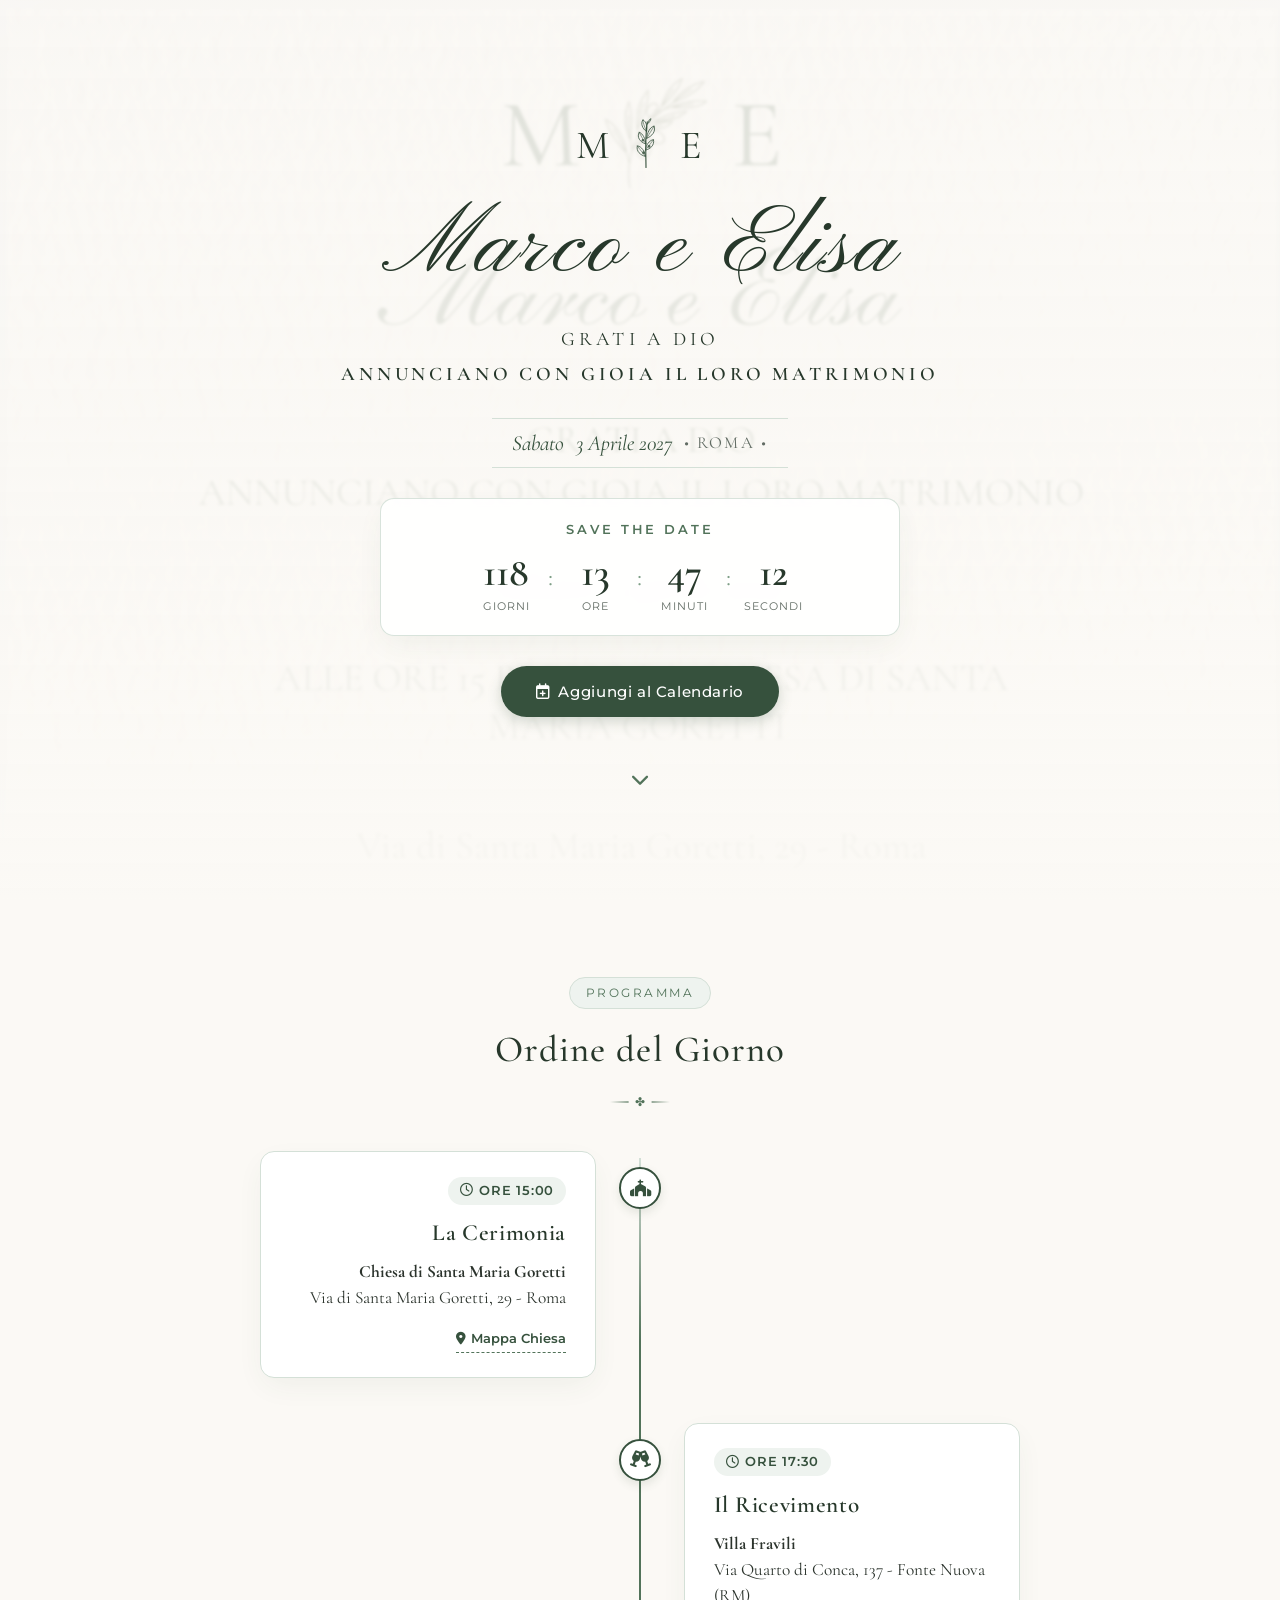
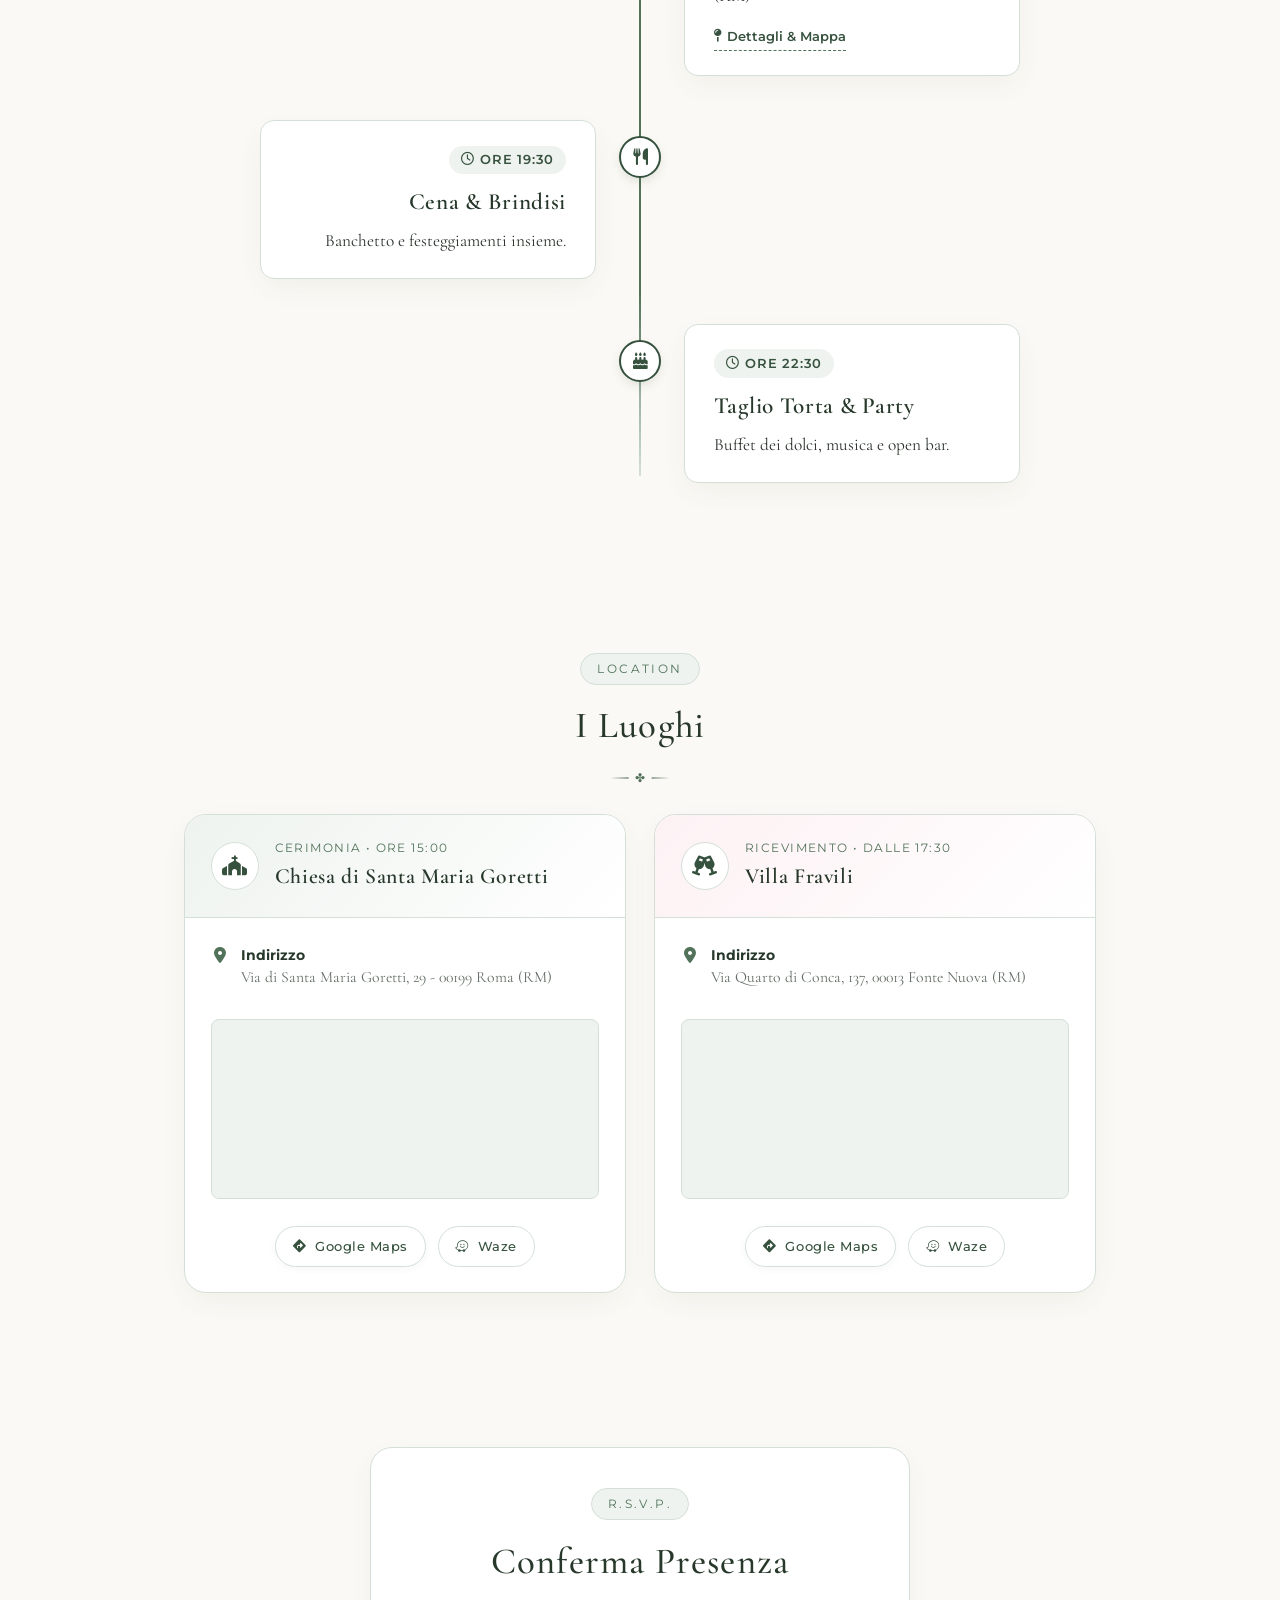
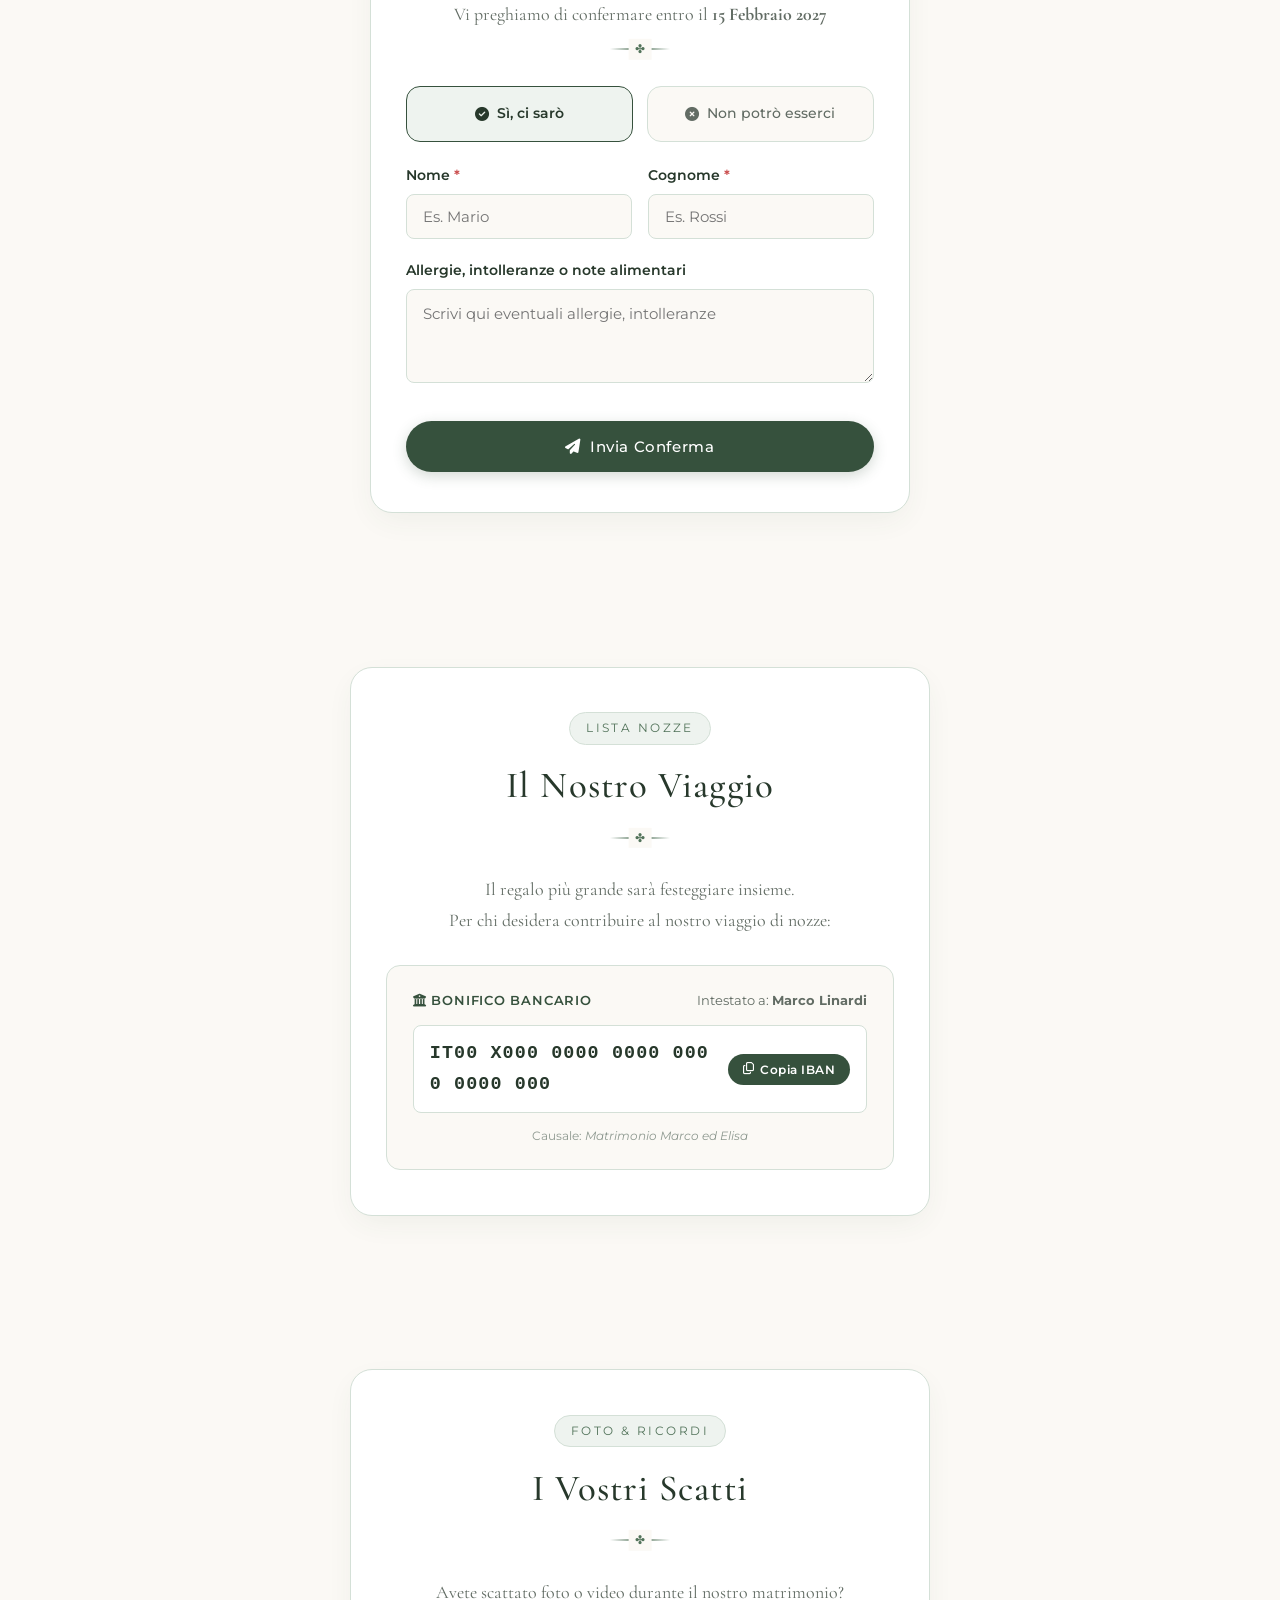
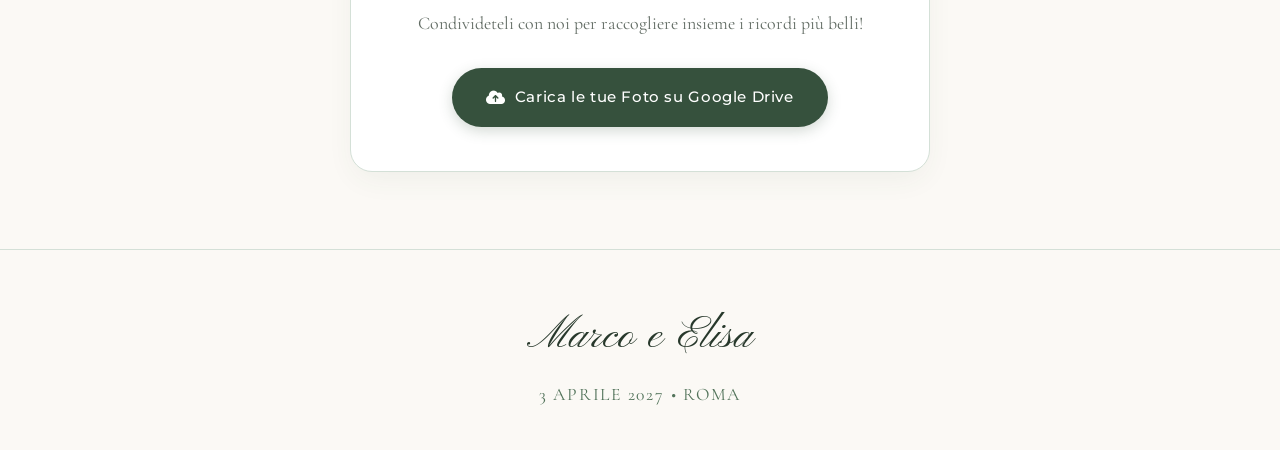
==== index.html @ 3a004ba8 "code push" ====
<!DOCTYPE html>
<html lang="it">
<head>
  <meta charset="UTF-8" />
  <meta name="viewport" content="width=device-width, initial-scale=1.0" />
  <title>Marco ed Elisa - 3 Aprile 2027 | Save The Date</title>
  <meta name="description" content="Matrimonio di Marco ed Elisa. Sabato 3 Aprile 2027 - Roma. Chiesa di Santa Maria Goretti e Ricevimento. Salva la data e conferma la presenza." />
  
  <!-- Google Fonts: Cormorant Garamond & Calligraphy Scripts -->
  <link rel="preconnect" href="https://fonts.googleapis.com" />
  <link rel="preconnect" href="https://fonts.gstatic.com" crossorigin />
  <link href="https://fonts.googleapis.com/css2?family=Alex+Brush&family=Cormorant+Garamond:ital,wght@0,300;0,400;0,500;0,600;0,700;1,400;1,600&family=Great+Vibes&family=Italianno&family=Montserrat:wght@300;400;500;600&family=Pinyon+Script&display=swap" rel="stylesheet" />

  <!-- FontAwesome Icons -->
  <link rel="stylesheet" href="https://cdnjs.cloudflare.com/ajax/libs/font-awesome/6.5.1/css/all.min.css" integrity="sha512-DTOQO9RWCH3ppGqcWaEA1BIZOC6xxalwEsw9c2QQeAIftl+Vegovlnee1c9QX4TctnWMn13TZye+giMm8e2LwA==" crossorigin="anonymous" referrerpolicy="no-referrer" />

  <!-- Stylesheet -->
  <link rel="stylesheet" href="style.css" />
</head>
<body>

  <!-- Hero Section -->
  <header class="hero-section" id="hero">
    <div class="hero-backdrop-container">
      <div class="hero-image-wrapper" id="heroImageWrapper">
        <img src="Immagine 08-08-26 - 12.32.PNG" alt="Marco ed Elisa - Partecipazione di Matrimonio" class="hero-custom-img" id="heroCustomImg" />
        <div class="hero-overlay"></div>
      </div>
    </div>

    <div class="hero-content">
      <!-- Monogram M E with exact Olive Branch from the invitation -->
      <div class="monogram-badge">
        <span class="mono-letter">M</span>
        <svg class="mono-olive-branch" viewBox="0 0 64 84" fill="none" xmlns="http://www.w3.org/2000/svg">
          <!-- Main organic curved stem -->
          <path d="M32 80 C32 60 30 35 34 6" stroke="currentColor" stroke-width="1.8" stroke-linecap="round"/>
          
          <!-- Bottom Left Leaf -->
          <path d="M31 62 C23 60 16 54 18 45 C25 46 30 54 31 62 Z" fill="none" stroke="currentColor" stroke-width="1.3" />
          <path d="M31 62 C24 53 20 48 18 45" stroke="currentColor" stroke-width="0.9" stroke-linecap="round" />

          <!-- Bottom Right Leaf -->
          <path d="M31 52 C39 50 46 44 44 35 C37 36 32 44 31 52 Z" fill="none" stroke="currentColor" stroke-width="1.3" />
          <path d="M31 52 C38 43 42 38 44 35" stroke="currentColor" stroke-width="0.9" stroke-linecap="round" />

          <!-- Middle Left Leaf -->
          <path d="M32 42 C22 39 17 31 21 23 C27 25 31 34 32 42 Z" fill="none" stroke="currentColor" stroke-width="1.3" />
          <path d="M32 42 C26 33 23 27 21 23" stroke="currentColor" stroke-width="0.9" stroke-linecap="round" />

          <!-- Middle Right Leaf -->
          <path d="M33 33 C42 29 48 22 45 13 C38 15 34 24 33 33 Z" fill="none" stroke="currentColor" stroke-width="1.3" />
          <path d="M33 33 C39 23 43 17 45 13" stroke="currentColor" stroke-width="0.9" stroke-linecap="round" />

          <!-- Upper Left Leaf -->
          <path d="M33 22 C26 17 23 9 27 3 C33 6 34 14 33 22 Z" fill="none" stroke="currentColor" stroke-width="1.3" />
          <path d="M33 22 C29 13 27 7 27 3" stroke="currentColor" stroke-width="0.9" stroke-linecap="round" />

          <!-- Top Terminal Leaf -->
          <path d="M34 10 C36 4 39 1 40 1 C40 3 37 8 34 10 Z" fill="none" stroke="currentColor" stroke-width="1.3" />

          <!-- Small delicate olive berries -->
          <circle cx="28" cy="56" r="2.2" fill="currentColor" opacity="0.85"/>
          <circle cx="37" cy="46" r="2.2" fill="currentColor" opacity="0.85"/>
          <circle cx="27" cy="36" r="2" fill="currentColor" opacity="0.85"/>
        </svg>
        <span class="mono-letter">E</span>
      </div>

      <!-- Names in Shelly Script / Cursive -->
      <h1 class="couple-names script-font">Marco e Elisa</h1>

      <p class="announcement-subtitle">
        GRATI A DIO<br />
        <span class="announcement-strong">ANNUNCIANO CON GIOIA IL LORO MATRIMONIO</span>
      </p>

      <div class="wedding-date-tag">
        <span class="date-day">Sabato</span>
        <span class="date-full">3 Aprile 2027</span>
        <span class="date-city">• Roma •</span>
      </div>

      <!-- Countdown with "Save the date" -->
      <div class="countdown-card" id="countdownCard">
        <div class="countdown-header">
          <span>Save the date</span>
        </div>
        <div class="countdown-grid">
          <div class="countdown-item">
            <span class="countdown-number" id="countdownDays">00</span>
            <span class="countdown-label">Giorni</span>
          </div>
          <div class="countdown-divider">:</div>
          <div class="countdown-item">
            <span class="countdown-number" id="countdownHours">00</span>
            <span class="countdown-label">Ore</span>
          </div>
          <div class="countdown-divider">:</div>
          <div class="countdown-item">
            <span class="countdown-number" id="countdownMinutes">00</span>
            <span class="countdown-label">Minuti</span>
          </div>
          <div class="countdown-divider">:</div>
          <div class="countdown-item">
            <span class="countdown-number" id="countdownSeconds">00</span>
            <span class="countdown-label">Secondi</span>
          </div>
        </div>
      </div>

      <!-- Single Action: Native Add to Calendar -->
      <div class="hero-actions">
        <button type="button" id="addToCalendarBtn" class="btn btn-primary btn-lg" title="Aggiungi al calendario del tuo smartphone">
          <i class="fa-regular fa-calendar-plus"></i> Aggiungi al Calendario
        </button>
      </div>

      <a href="#timeline" class="scroll-down-indicator" aria-label="Scorri in basso">
        <i class="fa-solid fa-chevron-down"></i>
      </a>
    </div>
  </header>

  <main>
    <!-- Vertical Timeline / Roadmap Section -->
    <section class="section timeline-section" id="timeline">
      <div class="container">
        <div class="text-center">
          <span class="section-tag">Programma</span>
          <h2 class="section-title">Ordine del Giorno</h2>
          <div class="divider-olive"></div>
        </div>

        <!-- Vertical Roadmap -->
        <div class="timeline-roadmap">
          <div class="timeline-line"></div>

          <!-- Step 1: Cerimonia -->
          <div class="timeline-item">
            <div class="timeline-dot">
              <i class="fa-solid fa-church"></i>
            </div>
            <div class="timeline-card">
              <div class="timeline-time"><i class="fa-regular fa-clock"></i> Ore 15:00</div>
              <h3 class="timeline-title">La Cerimonia</h3>
              <p class="timeline-place">
                <strong>Chiesa di Santa Maria Goretti</strong><br />
                Via di Santa Maria Goretti, 29 - Roma
              </p>
              <div class="timeline-actions">
                <a href="https://maps.google.com/?q=Chiesa+di+Santa+Maria+Goretti+Via+di+Santa+Maria+Goretti+29+Roma" target="_blank" rel="noopener noreferrer" class="btn-link-map">
                  <i class="fa-solid fa-location-dot"></i> Mappa Chiesa
                </a>
              </div>
            </div>
          </div>

          <!-- Step 2: Ricevimento -->
          <div class="timeline-item timeline-item-alt">
            <div class="timeline-dot">
              <i class="fa-solid fa-champagne-glasses"></i>
            </div>
            <div class="timeline-card">
              <div class="timeline-time"><i class="fa-regular fa-clock"></i> Ore 17:30</div>
              <h3 class="timeline-title">Il Ricevimento</h3>
              <p class="timeline-place">
                <strong id="timelineLocationName">Villa Fravili</strong><br />
                <span id="timelineLocationAddr">Via Quarto di Conca, 137 - Fonte Nuova (RM)</span>
              </p>
              <div class="timeline-actions">
                <a href="#luoghi" class="btn-link-map">
                  <i class="fa-solid fa-map-pin"></i> Dettagli & Mappa
                </a>
              </div>
            </div>
          </div>

          <!-- Step 3: Cena -->
          <div class="timeline-item">
            <div class="timeline-dot">
              <i class="fa-solid fa-utensils"></i>
            </div>
            <div class="timeline-card">
              <div class="timeline-time"><i class="fa-regular fa-clock"></i> Ore 19:30</div>
              <h3 class="timeline-title">Cena & Brindisi</h3>
              <p class="timeline-place">Banchetto e festeggiamenti insieme.</p>
            </div>
          </div>

          <!-- Step 4: Torta & Party -->
          <div class="timeline-item timeline-item-alt">
            <div class="timeline-dot">
              <i class="fa-solid fa-cake-candles"></i>
            </div>
            <div class="timeline-card">
              <div class="timeline-time"><i class="fa-regular fa-clock"></i> Ore 22:30</div>
              <h3 class="timeline-title">Taglio Torta & Party</h3>
              <p class="timeline-place">Buffet dei dolci, musica e open bar.</p>
            </div>
          </div>
        </div>
      </div>
    </section>

    <!-- Locations Cards & Interactive Maps Section -->
    <section class="section locations-section" id="luoghi">
      <div class="container">
        <div class="text-center">
          <span class="section-tag">Location</span>
          <h2 class="section-title">I Luoghi</h2>
          <div class="divider-olive"></div>
        </div>

        <div class="locations-grid">
          <!-- Card Chiesa -->
          <div class="location-card">
            <div class="loc-card-header">
              <div class="loc-icon-bubble">
                <i class="fa-solid fa-church"></i>
              </div>
              <div class="loc-header-text">
                <span class="loc-type">Cerimonia • Ore 15:00</span>
                <h3 class="loc-name">Chiesa di Santa Maria Goretti</h3>
              </div>
            </div>
            <div class="loc-card-body">
              <div class="loc-info-row">
                <i class="fa-solid fa-location-dot"></i>
                <div>
                  <strong>Indirizzo</strong>
                  <p>Via di Santa Maria Goretti, 29 - 00199 Roma (RM)</p>
                </div>
              </div>

              <!-- Map Embed -->
              <div class="map-embed-wrapper">
                <iframe 
                  title="Mappa Chiesa Santa Maria Goretti"
                  src="https://maps.google.com/maps?q=Chiesa+di+Santa+Maria+Goretti+Via+di+Santa+Maria+Goretti+29+Roma&t=&z=16&ie=UTF8&iwloc=near&output=embed" 
                  loading="lazy" 
                  referrerpolicy="no-referrer-when-downgrade">
                </iframe>
              </div>

              <div class="loc-card-actions">
                <a href="https://www.google.com/maps/search/?api=1&query=Chiesa+di+Santa+Maria+Goretti+Roma+Via+di+Santa+Maria+Goretti+29" target="_blank" rel="noopener noreferrer" class="btn btn-secondary btn-sm">
                  <i class="fa-solid fa-diamond-turn-right"></i> Google Maps
                </a>
                <a href="https://waze.com/ul?q=Chiesa%20di%20Santa%20Maria%20Goretti%20Roma" target="_blank" rel="noopener noreferrer" class="btn btn-outline btn-sm">
                  <i class="fa-brands fa-waze"></i> Waze
                </a>
              </div>
            </div>
          </div>

          <!-- Card Location Ricevimento -->
          <div class="location-card">
            <div class="loc-card-header loc-header-alt">
              <div class="loc-icon-bubble">
                <i class="fa-solid fa-glass-cheers"></i>
              </div>
              <div class="loc-header-text">
                <span class="loc-type">Ricevimento • Dalle 17:30</span>
                <h3 class="loc-name" id="locationTitleDisplay">Villa Fravili</h3>
              </div>
            </div>
            <div class="loc-card-body">
              <div class="loc-info-row">
                <i class="fa-solid fa-location-dot"></i>
                <div>
                  <strong>Indirizzo</strong>
                  <p id="locationAddressDisplay">Via Quarto di Conca, 137 - 00013 Fonte Nuova (RM)</p>
                </div>
              </div>

              <!-- Map Embed -->
              <div class="map-embed-wrapper">
                <iframe 
                  id="locationIframe"
                  title="Mappa Villa Fravili Fonte Nuova"
                  src="https://maps.google.com/maps?q=Villa+Fravili+Fonte+Nuova&t=&z=15&ie=UTF8&iwloc=near&output=embed" 
                  loading="lazy" 
                  referrerpolicy="no-referrer-when-downgrade">
                </iframe>
              </div>

              <div class="loc-card-actions">
                <a href="https://maps.app.goo.gl/nqCkzXTLR4yenpoPA" id="locationMapsLink" target="_blank" rel="noopener noreferrer" class="btn btn-secondary btn-sm">
                  <i class="fa-solid fa-diamond-turn-right"></i> Google Maps
                </a>
                <a href="https://ul.waze.com/ul?venue_id=8257956.82710633.17765473&overview=yes&utm_campaign=default&utm_source=waze_website&utm_medium=lm_share_location" id="locationWazeLink" target="_blank" rel="noopener noreferrer" class="btn btn-outline btn-sm">
                  <i class="fa-brands fa-waze"></i> Waze
                </a>
              </div>
            </div>
          </div>
        </div>
      </div>
    </section>

    <!-- Minimal & Synthetic RSVP Section -->
    <section class="section rsvp-section" id="rsvp">
      <div class="container">
        <div class="rsvp-wrapper">
          <div class="text-center">
            <span class="section-tag">R.S.V.P.</span>
            <h2 class="section-title">Conferma Presenza</h2>
            <p class="section-subtitle">Vi preghiamo di confermare entro il <strong>15 Febbraio 2027</strong></p>
            <div class="divider-olive"></div>
          </div>

          <form id="rsvpForm" class="rsvp-form" novalidate>
            <!-- Presenza Toggle Minimal -->
            <div class="presence-options">
              <label class="presence-option presence-yes">
                <input type="radio" name="presence" value="SI" checked required />
                <div class="presence-box">
                  <i class="fa-solid fa-circle-check"></i>
                  <span>Sì, ci sarò</span>
                </div>
              </label>
              <label class="presence-option presence-no">
                <input type="radio" name="presence" value="NO" required />
                <div class="presence-box">
                  <i class="fa-solid fa-circle-xmark"></i>
                  <span>Non potrò esserci</span>
                </div>
              </label>
            </div>

            <!-- Due campi separati per Nome e Cognome -->
            <div class="form-row">
              <div class="form-group">
                <label for="guestFirstName" class="form-label">Nome <span class="required">*</span></label>
                <input type="text" id="guestFirstName" name="firstName" class="form-control" placeholder="Es. Mario" required />
              </div>
              <div class="form-group">
                <label for="guestLastName" class="form-label">Cognome <span class="required">*</span></label>
                <input type="text" id="guestLastName" name="lastName" class="form-control" placeholder="Es. Rossi" required />
              </div>
            </div>

            <!-- Unico campo aperto minimale per intolleranze / allergie / note -->
            <div class="form-group" id="dietaryNotesGroup">
              <label for="guestNotes" class="form-label">Allergie, intolleranze o note alimentari</label>
              <textarea id="guestNotes" name="notes" class="form-control" rows="3" placeholder="Scrivi qui eventuali allergie, intolleranze"></textarea>
            </div>

            <!-- Submit Button Unico -->
            <div class="form-submit-wrapper">
              <button type="submit" id="rsvpSubmitBtn" class="btn btn-primary btn-block btn-lg">
                <i class="fa-solid fa-paper-plane"></i> Invia Conferma
              </button>
            </div>
          </form>

          <!-- Success Alert Card -->
          <div id="rsvpSuccessCard" class="rsvp-success-card" style="display: none;">
            <div class="success-icon-wrap">
              <i class="fa-solid fa-heart"></i>
            </div>
            <h3 class="success-title">Grazie!</h3>
            <p class="success-msg" id="successCustomMsg">
              La tua risposta è stata registrata con successo.
            </p>
            <div class="mt-4">
              <button type="button" id="rsvpResetViewBtn" class="btn btn-outline btn-sm">
                Invia un'altra risposta
              </button>
            </div>
          </div>
        </div>
      </div>
    </section>

    <!-- Gift / IBAN Section -->
    <section class="section gift-section" id="regalo">
      <div class="container">
        <div class="gift-card text-center">
          <span class="section-tag">Lista Nozze</span>
          <h2 class="section-title">Il Nostro Viaggio</h2>
          <div class="divider-olive"></div>
          <p class="gift-text">
            Il regalo più grande sarà festeggiare insieme.<br />
            Per chi desidera contribuire al nostro viaggio di nozze:
          </p>

          <div class="iban-box-wrapper">
            <div class="iban-card">
              <div class="iban-header">
                <span class="iban-label"><i class="fa-solid fa-building-columns"></i> Bonifico Bancario</span>
                <span class="iban-beneficiary">Intestato a: <strong>Marco Linardi</strong></span>
              </div>
              <div class="iban-code-row">
                <code class="iban-code" id="ibanCodeText">IT00 X000 0000 0000 0000 0000 000</code>
                <button type="button" id="copyIbanBtn" class="btn btn-copy" title="Copia IBAN negli appunti">
                  <i class="fa-regular fa-copy"></i> <span id="copyBtnLabel">Copia IBAN</span>
                </button>
              </div>
              <div class="iban-footer">
                <span>Causale: <em>Matrimonio Marco ed Elisa</em></span>
              </div>
            </div>
          </div>
        </div>
      </div>
    </section>

    <!-- Photos / Memories Section -->
    <section class="section photos-section" id="foto">
      <div class="container">
        <div class="gift-card text-center">
          <span class="section-tag">Foto & Ricordi</span>
          <h2 class="section-title">I Vostri Scatti</h2>
          <div class="divider-olive"></div>
          <p class="gift-text">
            Avete scattato foto o video durante il nostro matrimonio?<br />
            Condivideteli con noi per raccogliere insieme i ricordi più belli!
          </p>

          <div class="mt-4">
            <a href="https://drive.google.com/drive/folders/12u2mDwecdQt5g-eXPgKsItJpRG5t79-J?usp=sharing" id="photosDriveLink" target="_blank" rel="noopener noreferrer" class="btn btn-primary btn-lg">
              <i class="fa-solid fa-cloud-arrow-up"></i> Carica le tue Foto su Google Drive
            </a>
          </div>
        </div>
      </div>
    </section>
  </main>

  <!-- Footer -->
  <footer class="footer">
    <div class="container text-center">
      <div class="footer-monogram">
        <span class="script-font footer-names">Marco e Elisa</span>
      </div>
      <p class="footer-date">3 Aprile 2027 • Roma</p>
    </div>
  </footer>

  <!-- Toast Notification System -->
  <div class="toast-notification" id="toastNotification" role="alert" aria-live="polite">
    <i class="fa-solid fa-circle-check toast-icon"></i>
    <span class="toast-message" id="toastMessage">Testo di notifica</span>
  </div>

  <!-- JavaScript Configuration & Logic -->
  <script src="config.js"></script>
  <script src="script.js"></script>
</body>
</html>
---- style.css ----
/* ==========================================================================
   MARCO & ELISA - WEDDING LANDING PAGE DESIGN SYSTEM
   Color Palette extracted directly from the Botanical Watercolor Invitation
   Fonts: Cormorant Garamond (Serif) & Shelly Script / Calligraphy Cursive
   ========================================================================== */

/* --- Font Face & Fallback for Shelly Script --- */
@font-face {
  font-family: 'Shelly Script';
  src: local('Shelly Script'), local('Shelley Script'), local('Shelley Allegro Script'), local('ShelleyAndanteScript'), local('ShelleyVolanteScript');
  font-display: swap;
}

/* --- CSS Variables / Design Tokens --- */
:root {
  /* Colors extracted from the invitation */
  --color-forest-dark: #27382b;       /* Dark botanical green for headings and script text */
  --color-forest: #36513d;            /* Primary wedding green */
  --color-forest-light: #52735a;      /* Medium olive sage */
  --color-sage: #7f9f87;              /* Soft sage */
  --color-sage-pale: #eef3ef;         /* Light sage background tint */
  --color-sage-border: #d4e0d7;       /* Border accent */

  /* Wildflower Watercolor Accents */
  --color-cornflower: #5c82ba;        /* Soft blue floral */
  --color-lavender: #8c6fa8;          /* Meadow lilac */
  --color-rose: #e59eaf;              /* Blush pink */
  --color-rose-light: #fdf1f4;
  --color-gold: #c4a46c;              /* Soft warm champagne gold */
  --color-gold-light: #f9f5ed;
  --color-buttercup: #ebbf5c;         /* Wildflower yellow */

  /* Neutrals & Paper Textures */
  --color-paper: #fbf9f5;             /* Luxurious cotton paper */
  --color-paper-card: #ffffff;        /* Pure card surface */
  --color-paper-warm: #f5efe6;        /* Warm parchment background */
  --color-text-main: #2b332c;         /* Deep graphite / charcoal green */
  --color-text-muted: #626c64;        /* Soft paragraph text */
  --color-text-subtle: #8e9990;

  /* Typography */
  --font-serif: 'Cormorant Garamond', Georgia, serif;
  --font-script: 'Shelly Script', 'Pinyon Script', 'Alex Brush', 'Great Vibes', 'Italianno', cursive;
  --font-sans: 'Montserrat', -apple-system, BlinkMacSystemFont, 'Segoe UI', Roboto, sans-serif;

  /* Shadows & Elevation */
  --shadow-sm: 0 2px 8px rgba(43, 51, 44, 0.04);
  --shadow-md: 0 8px 24px rgba(43, 51, 44, 0.07);
  --shadow-lg: 0 16px 36px rgba(43, 51, 44, 0.1);
  --shadow-card: 0 10px 30px -5px rgba(54, 81, 61, 0.07);

  /* Radius */
  --radius-sm: 8px;
  --radius-md: 14px;
  --radius-lg: 22px;
  --radius-pill: 9999px;

  /* Transitions */
  --transition: all 0.25s cubic-bezier(0.25, 0.8, 0.25, 1);
}

/* --- Global Reset & Base Styles --- */
*, *::before, *::after {
  box-sizing: border-box;
  margin: 0;
  padding: 0;
}

html {
  scroll-behavior: smooth;
  font-size: 16px;
}

body {
  font-family: var(--font-serif);
  background-color: var(--color-paper);
  color: var(--color-text-main);
  line-height: 1.7;
  overflow-x: hidden;
  position: relative;
  min-height: 100vh;
  -webkit-font-smoothing: antialiased;
}

/* Typography Helpers */
.script-font {
  font-family: var(--font-script);
  font-weight: normal;
}

h1, h2, h3, h4, h5, h6 {
  font-family: var(--font-serif);
  color: var(--color-forest-dark);
  font-weight: 500;
  letter-spacing: 0.03em;
}

p {
  font-size: 1.12rem;
  color: var(--color-text-muted);
}

a {
  color: var(--color-forest);
  text-decoration: none;
  transition: var(--transition);
}

a:hover {
  color: var(--color-forest-dark);
}

.container {
  max-width: 960px;
  margin: 0 auto;
  padding: 0 1.5rem;
}

.text-center {
  text-align: center;
}

.visually-hidden {
  position: absolute;
  width: 1px;
  height: 1px;
  padding: 0;
  margin: -1px;
  overflow: hidden;
  clip: rect(0, 0, 0, 0);
  border: 0;
}

/* --- Section Dividers & Tags --- */
.section {
  padding: 4.8rem 0;
  position: relative;
}

.section-tag {
  display: inline-block;
  font-family: var(--font-sans);
  font-size: 0.76rem;
  text-transform: uppercase;
  letter-spacing: 0.2em;
  color: var(--color-forest-light);
  background: var(--color-sage-pale);
  padding: 0.3rem 1rem;
  border-radius: var(--radius-pill);
  margin-bottom: 0.65rem;
  border: 1px solid var(--color-sage-border);
}

.section-title {
  font-size: 2.3rem;
  font-weight: 500;
  margin-bottom: 0.35rem;
  color: var(--color-forest-dark);
}

.section-subtitle {
  font-size: 1.12rem;
  color: var(--color-text-muted);
  max-width: 580px;
  margin: 0 auto;
}

.divider-olive {
  width: 60px;
  height: 2px;
  background: linear-gradient(90deg, transparent, var(--color-forest-light), transparent);
  margin: 1.2rem auto 2.2rem;
  position: relative;
}

.divider-olive::after {
  content: '✤';
  position: absolute;
  top: 50%;
  left: 50%;
  transform: translate(-50%, -50%);
  background: var(--color-paper);
  padding: 0 0.4rem;
  font-size: 0.75rem;
  color: var(--color-forest-light);
}

/* --- Buttons & UI Elements --- */
.btn {
  display: inline-flex;
  align-items: center;
  justify-content: center;
  gap: 0.55rem;
  font-family: var(--font-sans);
  font-size: 0.9rem;
  font-weight: 500;
  letter-spacing: 0.04em;
  padding: 0.8rem 1.8rem;
  border-radius: var(--radius-pill);
  cursor: pointer;
  border: 1px solid transparent;
  transition: var(--transition);
  text-align: center;
}

.btn-primary {
  background-color: var(--color-forest);
  color: #ffffff;
  box-shadow: 0 4px 14px rgba(54, 81, 61, 0.22);
}

.btn-primary:hover {
  background-color: var(--color-forest-dark);
  color: #ffffff;
  transform: translateY(-2px);
  box-shadow: 0 6px 18px rgba(54, 81, 61, 0.32);
}

.btn-secondary {
  background-color: #ffffff;
  color: var(--color-forest);
  border: 1px solid var(--color-sage-border);
  box-shadow: var(--shadow-sm);
}

.btn-secondary:hover {
  background-color: var(--color-sage-pale);
  border-color: var(--color-forest-light);
  transform: translateY(-2px);
}

.btn-outline {
  background-color: transparent;
  color: var(--color-forest);
  border: 1px solid var(--color-sage-border);
}

.btn-outline:hover {
  background-color: var(--color-sage-pale);
  border-color: var(--color-forest);
}

.btn-sm {
  padding: 0.5rem 1.05rem;
  font-size: 0.82rem;
}

.btn-lg {
  padding: 0.95rem 2.1rem;
  font-size: 0.96rem;
}

.btn-block {
  width: 100%;
}

/* --- Hero Section --- */
.hero-section {
  position: relative;
  min-height: 100vh;
  display: flex;
  align-items: center;
  justify-content: center;
  padding: 4.5rem 1.5rem 4rem;
  overflow: hidden;
}

.hero-backdrop-container {
  position: absolute;
  top: 0;
  left: 0;
  width: 100%;
  height: 100%;
  z-index: 1;
  overflow: hidden;
}

.hero-image-wrapper {
  position: absolute;
  top: 0;
  left: 0;
  width: 100%;
  height: 100%;
}

.hero-custom-img {
  width: 100%;
  height: 100%;
  object-fit: cover;
  object-position: center top;
  filter: brightness(0.96) contrast(1.02);
}

.hero-overlay {
  position: absolute;
  top: 0;
  left: 0;
  width: 100%;
  height: 100%;
  background: linear-gradient(
    180deg,
    rgba(251, 249, 245, 0.85) 0%,
    rgba(251, 249, 245, 0.90) 45%,
    rgba(251, 249, 245, 0.98) 100%
  );
  backdrop-filter: blur(1.5px);
}

/* Hero Content */
.hero-content {
  position: relative;
  z-index: 5;
  text-align: center;
  max-width: 740px;
  margin: 0 auto;
}

/* Exact Monogram M E with Olive Branch */
.monogram-badge {
  display: inline-flex;
  align-items: center;
  justify-content: center;
  gap: 0.85rem;
  margin-bottom: 0.85rem;
  color: var(--color-forest-dark);
}

.mono-letter {
  font-family: var(--font-serif);
  font-size: 2.5rem;
  font-weight: 400;
  letter-spacing: 0.08em;
}

.mono-olive-branch {
  width: 40px;
  height: 52px;
  color: var(--color-forest);
  transform: translateY(-1px);
}

/* Couple Names - Shelly Script */
.couple-names {
  font-family: var(--font-script);
  font-size: clamp(3.4rem, 9.5vw, 6rem);
  font-weight: 400;
  line-height: 1.15;
  color: var(--color-forest-dark);
  margin-bottom: 1.15rem;
}

.announcement-subtitle {
  font-family: var(--font-serif);
  font-size: clamp(0.92rem, 2.4vw, 1.2rem);
  font-weight: 400;
  letter-spacing: 0.22em;
  line-height: 1.85;
  text-transform: uppercase;
  color: var(--color-forest-dark);
  margin-bottom: 1.6rem;
}

.announcement-strong {
  font-weight: 600;
  letter-spacing: 0.2em;
  display: block;
}

.wedding-date-tag {
  display: inline-flex;
  align-items: center;
  gap: 0.75rem;
  font-family: var(--font-serif);
  font-size: 1.35rem;
  font-style: italic;
  color: var(--color-forest);
  margin-bottom: 1.85rem;
  padding: 0.35rem 1.25rem;
  border-top: 1px solid var(--color-sage-border);
  border-bottom: 1px solid var(--color-sage-border);
}

.date-city {
  font-style: normal;
  font-size: 1.05rem;
  letter-spacing: 0.12em;
  text-transform: uppercase;
  color: var(--color-text-muted);
}

/* Countdown Card with Save the date */
.countdown-card {
  background: rgba(255, 255, 255, 0.88);
  backdrop-filter: blur(8px);
  border: 1px solid rgba(212, 224, 215, 0.9);
  border-radius: var(--radius-md);
  padding: 1.2rem 1.8rem;
  box-shadow: var(--shadow-card);
  max-width: 520px;
  margin: 0 auto 1.85rem;
}

.countdown-header {
  font-family: var(--font-sans);
  font-size: 0.82rem;
  font-weight: 600;
  text-transform: uppercase;
  letter-spacing: 0.22em;
  color: var(--color-forest-light);
  margin-bottom: 0.75rem;
}

.countdown-grid {
  display: flex;
  align-items: center;
  justify-content: center;
  gap: 0.75rem;
}

.countdown-item {
  display: flex;
  flex-direction: column;
  align-items: center;
  min-width: 60px;
}

.countdown-number {
  font-family: var(--font-serif);
  font-size: clamp(1.9rem, 4.5vw, 2.5rem);
  font-weight: 600;
  line-height: 1;
  color: var(--color-forest-dark);
}

.countdown-label {
  font-family: var(--font-sans);
  font-size: 0.7rem;
  text-transform: uppercase;
  letter-spacing: 0.1em;
  color: var(--color-text-muted);
  margin-top: 0.3rem;
}

.countdown-divider {
  font-family: var(--font-serif);
  font-size: 1.6rem;
  color: var(--color-sage);
  line-height: 1;
  margin-bottom: 0.9rem;
}

/* Hero Single Action: Add to Calendar */
.hero-actions {
  display: flex;
  align-items: center;
  justify-content: center;
  margin-bottom: 1.5rem;
}

.scroll-down-indicator {
  display: inline-block;
  color: var(--color-forest-light);
  font-size: 1.15rem;
  margin-top: 1.5rem;
  animation: bounce 2s infinite;
}

@keyframes bounce {
  0%, 20%, 50%, 80%, 100% { transform: translateY(0); }
  40% { transform: translateY(-7px); }
  60% { transform: translateY(-3px); }
}

/* --- Vertical Timeline / Roadmap Section --- */
.timeline-section {
  background: var(--color-paper);
}

.timeline-roadmap {
  position: relative;
  max-width: 760px;
  margin: 2.5rem auto 0.5rem;
  padding: 0.5rem 0;
}

.timeline-line {
  position: absolute;
  top: 15px;
  bottom: 15px;
  left: 50%;
  width: 2px;
  background: linear-gradient(
    180deg,
    var(--color-sage-border) 0%,
    var(--color-forest-light) 20%,
    var(--color-forest-light) 80%,
    var(--color-sage-border) 100%
  );
  transform: translateX(-50%);
  z-index: 1;
}

.timeline-item {
  position: relative;
  margin-bottom: 2.8rem;
  display: flex;
  align-items: flex-start;
  z-index: 2;
}

.timeline-item:last-child {
  margin-bottom: 0;
}

.timeline-dot {
  position: absolute;
  left: 50%;
  top: 1rem;
  transform: translateX(-50%);
  width: 42px;
  height: 42px;
  border-radius: 50%;
  background: #ffffff;
  border: 2px solid var(--color-forest);
  color: var(--color-forest);
  display: flex;
  align-items: center;
  justify-content: center;
  font-size: 1.05rem;
  box-shadow: 0 4px 10px rgba(54, 81, 61, 0.12);
  z-index: 3;
  transition: var(--transition);
}

.timeline-item:hover .timeline-dot {
  background: var(--color-forest);
  color: #ffffff;
  transform: translateX(-50%) scale(1.08);
}

.timeline-card {
  width: calc(50% - 44px);
  background: #ffffff;
  padding: 1.5rem 1.8rem;
  border-radius: var(--radius-md);
  border: 1px solid var(--color-sage-border);
  box-shadow: var(--shadow-card);
  transition: var(--transition);
}

.timeline-card:hover {
  transform: translateY(-2px);
  box-shadow: var(--shadow-md);
  border-color: var(--color-sage);
}

.timeline-item:not(.timeline-item-alt) .timeline-card {
  margin-right: auto;
  text-align: right;
}

.timeline-item.timeline-item-alt {
  justify-content: flex-end;
}

.timeline-item.timeline-item-alt .timeline-card {
  margin-left: auto;
  text-align: left;
}

.timeline-time {
  display: inline-flex;
  align-items: center;
  gap: 0.35rem;
  font-family: var(--font-sans);
  font-size: 0.8rem;
  font-weight: 600;
  text-transform: uppercase;
  letter-spacing: 0.06em;
  color: var(--color-forest);
  background: var(--color-sage-pale);
  padding: 0.2rem 0.75rem;
  border-radius: var(--radius-pill);
  margin-bottom: 0.6rem;
}

.timeline-title {
  font-size: 1.45rem;
  font-weight: 600;
  margin-bottom: 0.35rem;
  color: var(--color-forest-dark);
}

.timeline-place {
  font-family: var(--font-serif);
  font-size: 1.08rem;
  color: var(--color-text-main);
  line-height: 1.5;
}

.timeline-actions {
  margin-top: 0.85rem;
}

.btn-link-map {
  display: inline-flex;
  align-items: center;
  gap: 0.35rem;
  font-family: var(--font-sans);
  font-size: 0.8rem;
  font-weight: 600;
  color: var(--color-forest);
  border-bottom: 1px dashed var(--color-forest-light);
  padding-bottom: 2px;
}

.btn-link-map:hover {
  color: var(--color-forest-dark);
  border-bottom-style: solid;
}

/* --- Locations Details Section --- */
.locations-section {
  background: var(--color-paper);
}

.locations-grid {
  display: grid;
  grid-template-columns: repeat(auto-fit, minmax(300px, 1fr));
  gap: 1.8rem;
  margin-top: 2rem;
}

.location-card {
  background: #ffffff;
  border-radius: var(--radius-lg);
  border: 1px solid var(--color-sage-border);
  box-shadow: var(--shadow-card);
  overflow: hidden;
  display: flex;
  flex-direction: column;
  transition: var(--transition);
}

.location-card:hover {
  transform: translateY(-3px);
  box-shadow: var(--shadow-lg);
}

.loc-card-header {
  background: linear-gradient(135deg, var(--color-sage-pale) 0%, #ffffff 100%);
  padding: 1.4rem 1.6rem;
  border-bottom: 1px solid var(--color-sage-border);
  display: flex;
  align-items: center;
  gap: 1rem;
}

.loc-header-alt {
  background: linear-gradient(135deg, var(--color-rose-light) 0%, #ffffff 100%);
}

.loc-icon-bubble {
  width: 48px;
  height: 48px;
  border-radius: 50%;
  background: #ffffff;
  border: 1px solid var(--color-sage-border);
  color: var(--color-forest);
  display: flex;
  align-items: center;
  justify-content: center;
  font-size: 1.25rem;
  flex-shrink: 0;
}

.loc-type {
  font-family: var(--font-sans);
  font-size: 0.74rem;
  text-transform: uppercase;
  letter-spacing: 0.12em;
  color: var(--color-forest-light);
  display: block;
}

.loc-name {
  font-size: 1.35rem;
  font-weight: 600;
  color: var(--color-forest-dark);
}

.loc-card-body {
  padding: 1.6rem;
  display: flex;
  flex-direction: column;
  flex-grow: 1;
}

.loc-info-row {
  display: flex;
  align-items: flex-start;
  gap: 0.75rem;
  margin-bottom: 1rem;
}

.loc-info-row > i {
  color: var(--color-forest-light);
  font-size: 1rem;
  margin-top: 0.2rem;
  width: 18px;
  text-align: center;
}

.loc-info-row strong {
  font-family: var(--font-sans);
  font-size: 0.86rem;
  color: var(--color-forest-dark);
  display: block;
}

.loc-info-row p {
  font-size: 0.98rem;
  color: var(--color-text-muted);
  line-height: 1.45;
  margin: 0;
}

.map-embed-wrapper {
  margin: 0.85rem 0 1.2rem;
  border-radius: var(--radius-sm);
  overflow: hidden;
  border: 1px solid var(--color-sage-border);
  background: var(--color-sage-pale);
  height: 180px;
  position: relative;
}

.map-embed-wrapper iframe {
  width: 100%;
  height: 320px;
  margin-top: -50px;
  border: 0;
  pointer-events: none;
}

.loc-card-actions {
  display: flex;
  justify-content: center;
  align-items: center;
  gap: 0.75rem;
  margin-top: auto;
  padding-top: 0.5rem;
  flex-wrap: wrap;
}

/* --- Minimal & Synthetic RSVP Section --- */
.rsvp-section {
  background: var(--color-paper);
}

.rsvp-wrapper {
  max-width: 540px;
  margin: 0 auto;
  background: #ffffff;
  padding: 2.5rem 2.2rem;
  border-radius: var(--radius-lg);
  border: 1px solid var(--color-sage-border);
  box-shadow: var(--shadow-card);
}

.rsvp-form {
  margin-top: 1.6rem;
}

.form-group {
  margin-bottom: 1.25rem;
}

.form-row {
  display: grid;
  grid-template-columns: 1fr 1fr;
  gap: 1rem;
}

.form-label {
  display: block;
  font-family: var(--font-sans);
  font-size: 0.85rem;
  font-weight: 600;
  color: var(--color-forest-dark);
  margin-bottom: 0.4rem;
}

.form-label .required {
  color: #c94a4a;
}

.form-control {
  width: 100%;
  font-family: var(--font-sans);
  font-size: 0.92rem;
  padding: 0.8rem 1rem;
  border-radius: var(--radius-sm);
  border: 1px solid var(--color-sage-border);
  background-color: var(--color-paper);
  color: var(--color-text-main);
  transition: var(--transition);
}

.form-control:focus {
  outline: none;
  border-color: var(--color-forest);
  background-color: #ffffff;
  box-shadow: 0 0 0 3px rgba(54, 81, 61, 0.1);
}

textarea.form-control {
  resize: vertical;
  line-height: 1.5;
}

/* Minimal Presence Switch */
.presence-options {
  display: grid;
  grid-template-columns: 1fr 1fr;
  gap: 0.85rem;
  margin-bottom: 1.4rem;
}

.presence-option input[type="radio"] {
  position: absolute;
  opacity: 0;
  pointer-events: none;
}

.presence-box {
  display: flex;
  align-items: center;
  justify-content: center;
  gap: 0.5rem;
  padding: 0.95rem 0.8rem;
  border-radius: var(--radius-md);
  border: 1.5px solid var(--color-sage-border);
  background: var(--color-paper);
  cursor: pointer;
  transition: var(--transition);
  text-align: center;
  font-family: var(--font-sans);
  font-size: 0.88rem;
  font-weight: 500;
  color: var(--color-text-muted);
}

.presence-option input[type="radio"]:checked + .presence-box {
  border-color: var(--color-forest);
  background: var(--color-sage-pale);
  color: var(--color-forest-dark);
  font-weight: 600;
}

.presence-option.presence-no input[type="radio"]:checked + .presence-box {
  border-color: #c94a4a;
  background: #fdf4f4;
  color: #a33232;
}

/* Submit Actions */
.form-submit-wrapper {
  margin-top: 1.8rem;
  text-align: center;
}

/* Success Card */
.rsvp-success-card {
  text-align: center;
  padding: 2rem 1rem;
}

.success-icon-wrap {
  width: 60px;
  height: 60px;
  border-radius: 50%;
  background: var(--color-sage-pale);
  color: var(--color-forest);
  display: flex;
  align-items: center;
  justify-content: center;
  font-size: 2rem;
  margin: 0 auto 1.2rem;
}

.success-title {
  font-size: 1.8rem;
  margin-bottom: 0.5rem;
  color: var(--color-forest-dark);
}

.success-msg {
  font-size: 1.08rem;
  max-width: 420px;
  margin: 0 auto;
  line-height: 1.6;
}

.mt-4 {
  margin-top: 1.5rem;
}

/* --- Gift / IBAN Section --- */
.gift-section {
  background: var(--color-paper);
}

.gift-card {
  max-width: 580px;
  margin: 0 auto;
  background: #ffffff;
  padding: 2.8rem 2.2rem;
  border-radius: var(--radius-lg);
  border: 1px solid var(--color-sage-border);
  box-shadow: var(--shadow-card);
}

.gift-text {
  font-size: 1.12rem;
  line-height: 1.75;
  margin-bottom: 1.8rem;
}

.iban-card {
  background: var(--color-paper);
  border: 1px solid var(--color-sage-border);
  border-radius: var(--radius-md);
  padding: 1.4rem 1.6rem;
  text-align: left;
}

.iban-header {
  display: flex;
  justify-content: space-between;
  align-items: center;
  flex-wrap: wrap;
  gap: 0.4rem;
  margin-bottom: 0.85rem;
  font-family: var(--font-sans);
  font-size: 0.82rem;
}

.iban-label {
  font-weight: 600;
  color: var(--color-forest);
  text-transform: uppercase;
  letter-spacing: 0.06em;
}

.iban-beneficiary {
  color: var(--color-text-muted);
}

.iban-code-row {
  display: flex;
  align-items: center;
  justify-content: space-between;
  gap: 0.85rem;
  background: #ffffff;
  padding: 0.75rem 1rem;
  border-radius: var(--radius-sm);
  border: 1px solid var(--color-sage-border);
  margin-bottom: 0.75rem;
}

.iban-code {
  font-family: 'Courier New', Courier, monospace;
  font-size: clamp(0.95rem, 2.4vw, 1.15rem);
  font-weight: 700;
  letter-spacing: 0.06em;
  color: var(--color-forest-dark);
  word-break: break-all;
}

.btn-copy {
  background: var(--color-forest);
  color: #ffffff;
  border: none;
  font-family: var(--font-sans);
  font-size: 0.78rem;
  font-weight: 600;
  padding: 0.5rem 0.95rem;
  border-radius: var(--radius-pill);
  cursor: pointer;
  display: inline-flex;
  align-items: center;
  gap: 0.35rem;
  flex-shrink: 0;
  transition: var(--transition);
}

.btn-copy:hover {
  background: var(--color-forest-dark);
}

.iban-footer {
  font-family: var(--font-sans);
  font-size: 0.78rem;
  color: var(--color-text-subtle);
  text-align: center;
}

/* --- Photos / Memories Section --- */
.photos-section {
  background: var(--color-paper);
}

/* --- Footer --- */
.footer {
  background: var(--color-paper);
  border-top: 1px solid var(--color-sage-border);
  padding: 3rem 1.5rem 2.5rem;
}

.footer-names {
  font-size: 2.8rem;
  color: var(--color-forest-dark);
}

.footer-date {
  font-family: var(--font-serif);
  font-size: 1.1rem;
  letter-spacing: 0.1em;
  text-transform: uppercase;
  color: var(--color-forest-light);
  margin-top: 0.35rem;
}

/* --- Toast Notification System --- */
.toast-notification {
  position: fixed;
  bottom: 2rem;
  right: 2rem;
  z-index: 2000;
  background: #ffffff;
  border: 1px solid var(--color-sage-border);
  border-left: 4px solid var(--color-forest);
  border-radius: var(--radius-sm);
  padding: 0.85rem 1.25rem;
  box-shadow: var(--shadow-lg);
  display: flex;
  align-items: center;
  gap: 0.65rem;
  font-family: var(--font-sans);
  font-size: 0.88rem;
  font-weight: 500;
  color: var(--color-forest-dark);
  transform: translateY(150%);
  opacity: 0;
  transition: transform 0.35s cubic-bezier(0.175, 0.885, 0.32, 1.275), opacity 0.25s ease;
  pointer-events: none;
}

.toast-notification.active {
  transform: translateY(0);
  opacity: 1;
}

.toast-icon {
  color: var(--color-forest);
  font-size: 1.15rem;
}

/* --- Responsive Media Queries --- */
@media (max-width: 860px) {
  .timeline-line {
    left: 20px;
  }

  .timeline-dot {
    left: 20px;
    width: 36px;
    height: 36px;
    font-size: 0.9rem;
  }

  .timeline-card {
    width: calc(100% - 56px);
    margin-left: 56px !important;
    text-align: left !important;
  }

  .timeline-item.timeline-item-alt {
    justify-content: flex-start;
  }

  .form-row {
    grid-template-columns: 1fr;
  }

  .static-side-floral {
    width: 30px;
    opacity: 0.2;
  }
}

@media (max-width: 540px) {
  .section {
    padding: 3.5rem 0;
  }

  .rsvp-wrapper, .gift-card {
    padding: 1.8rem 1.15rem;
  }

  .countdown-grid {
    gap: 0.35rem;
  }

  .countdown-item {
    min-width: 48px;
  }

  .presence-options {
    grid-template-columns: 1fr;
  }

  .iban-code-row {
    flex-direction: column;
    align-items: stretch;
    text-align: center;
  }

  .btn-copy {
    justify-content: center;
  }

  .toast-notification {
    left: 1rem;
    right: 1rem;
    bottom: 1rem;
  }
}
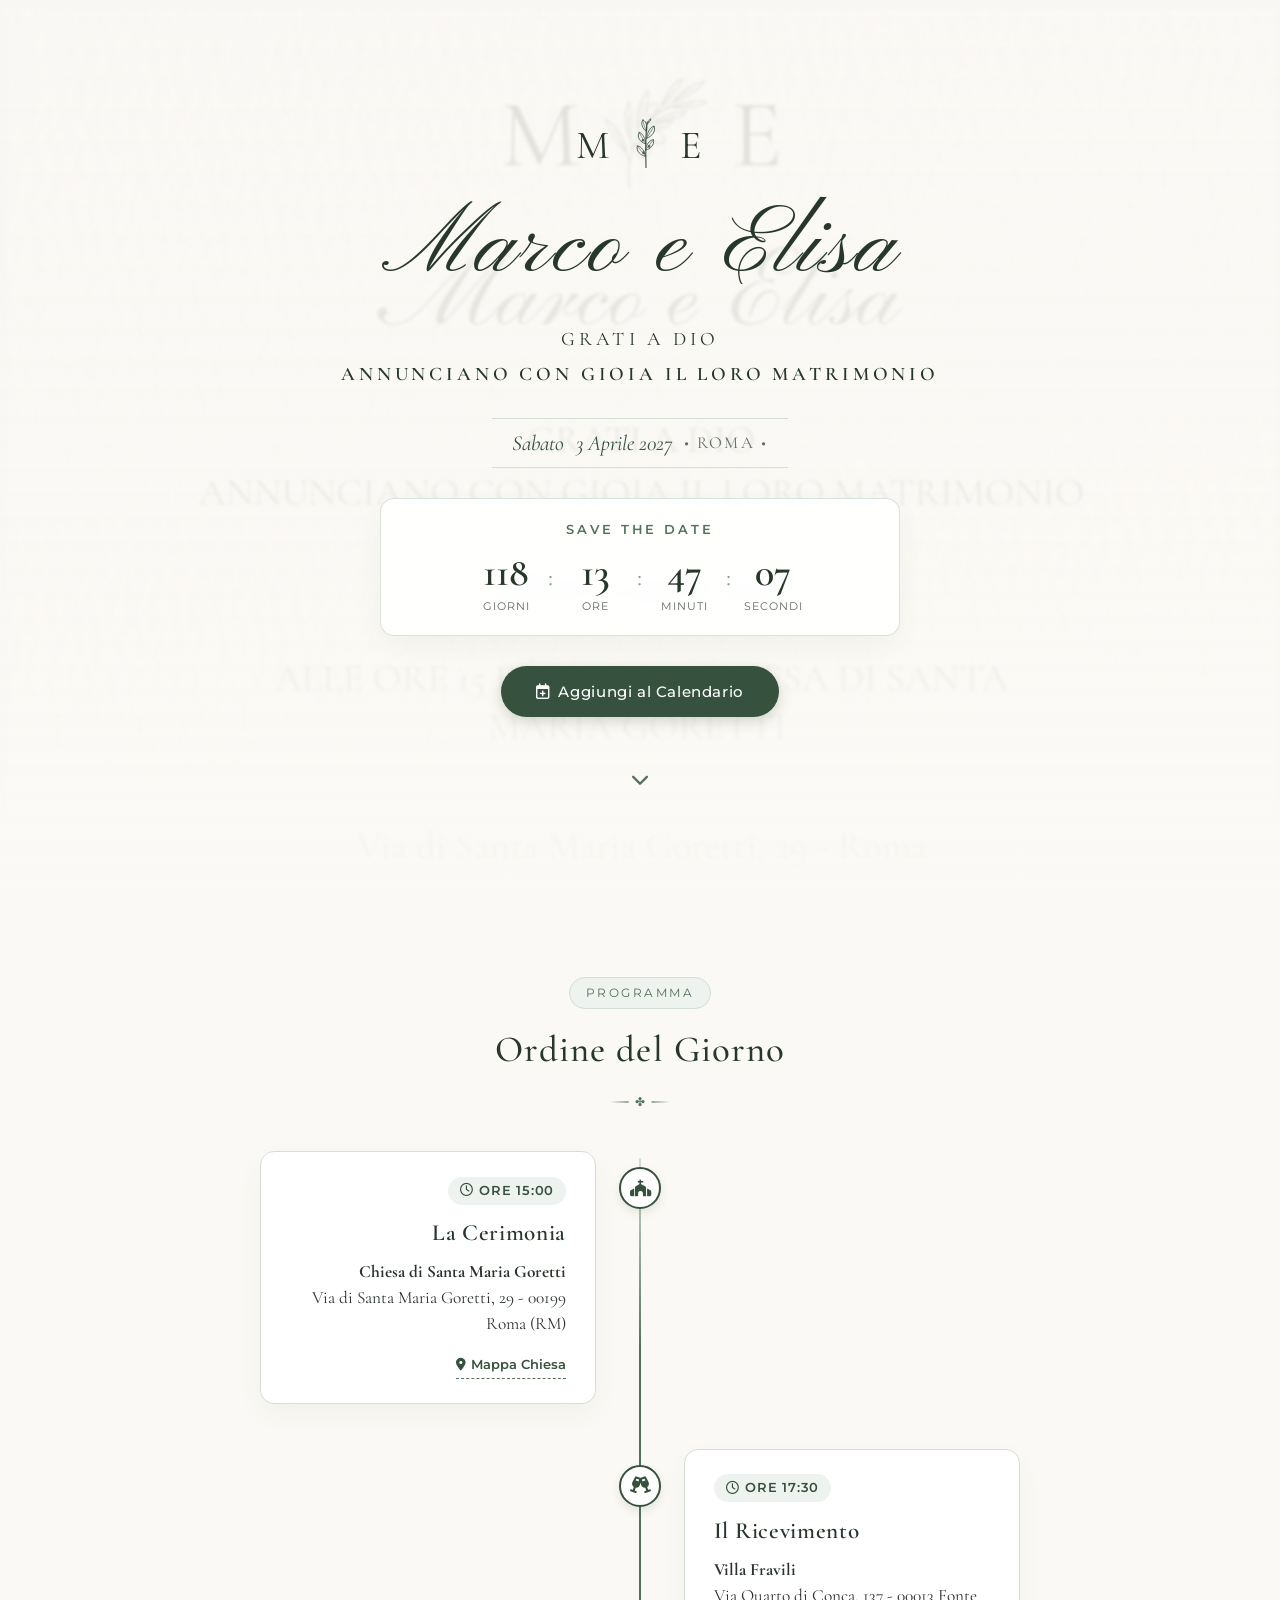
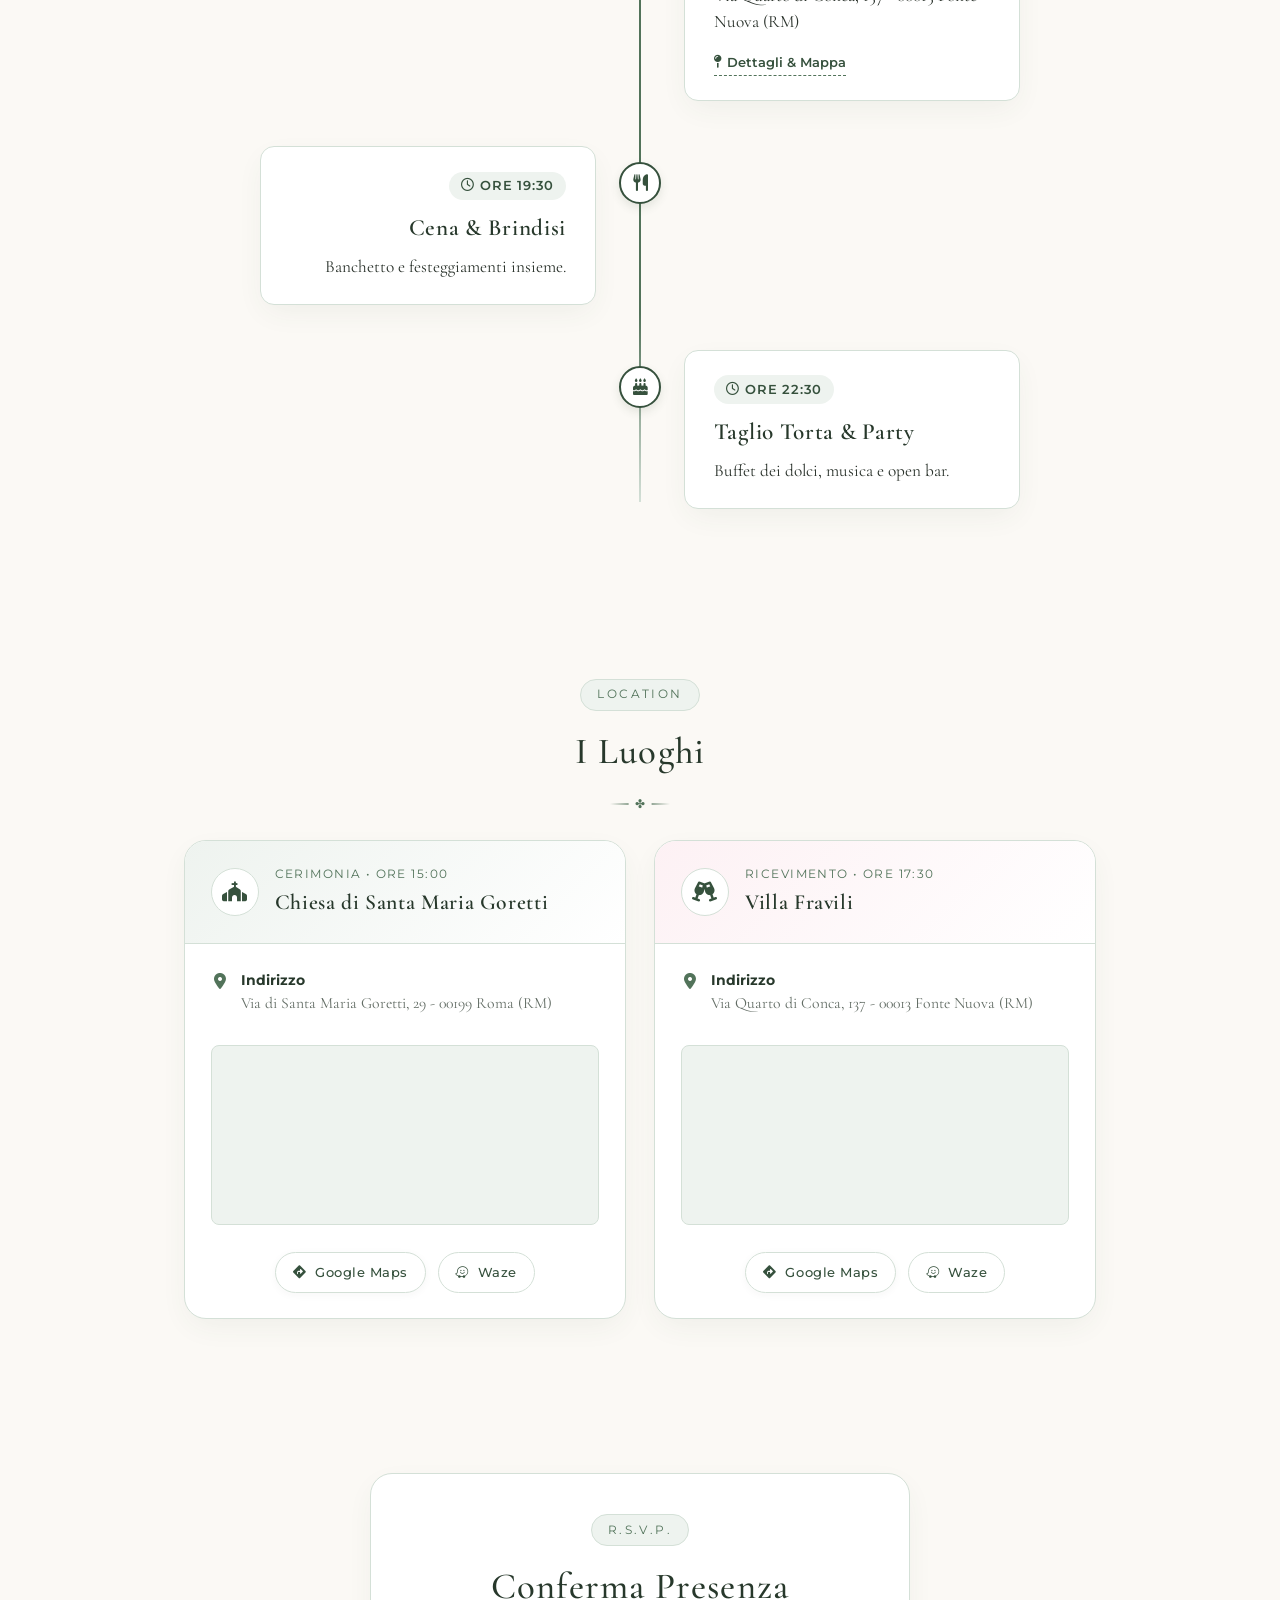
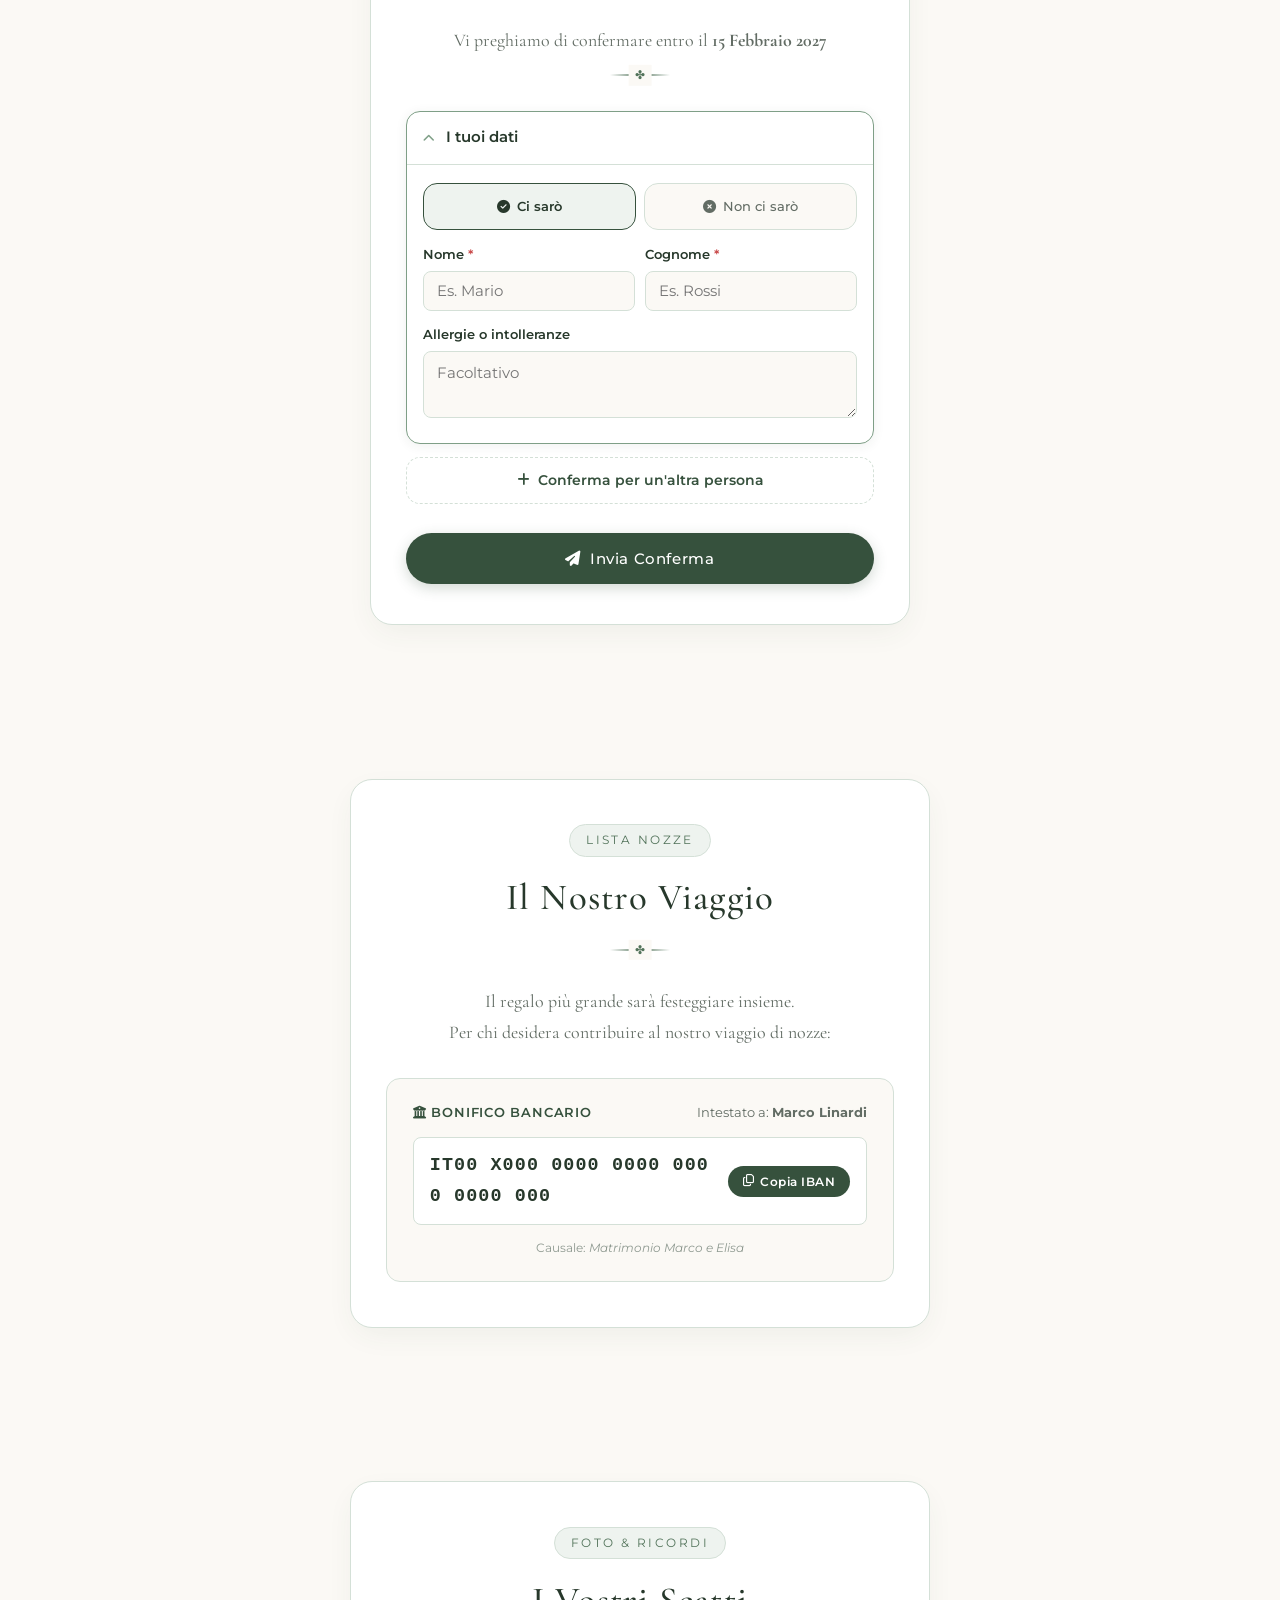
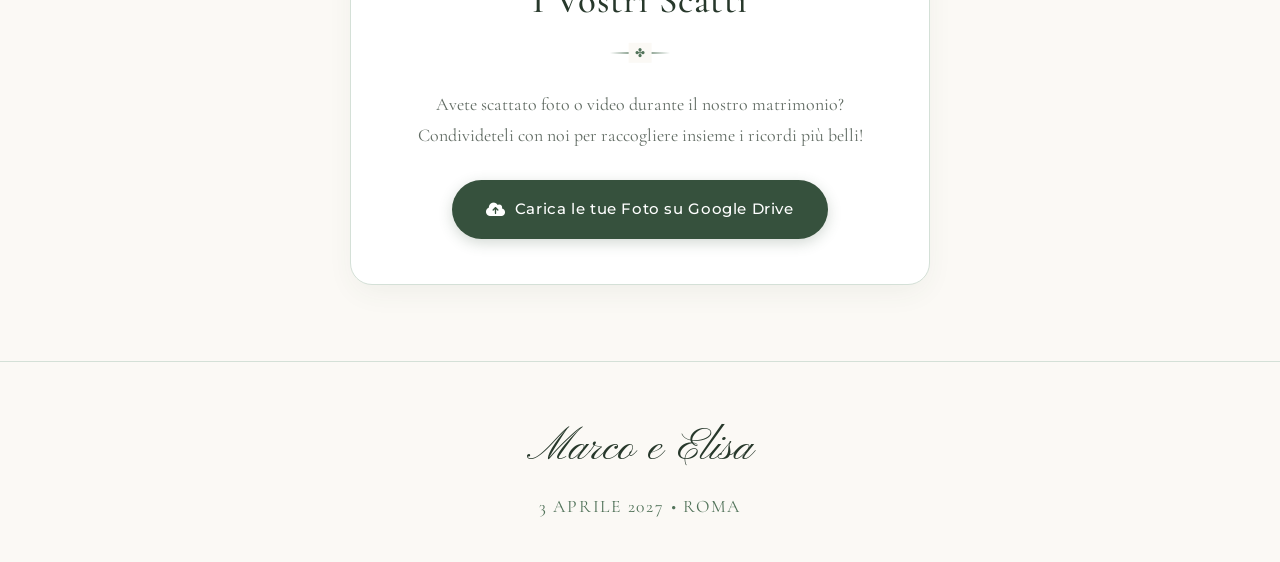
==== commit 82d00556: "Aggiornamento sito" ====
--- a/index.html
+++ b/index.html
@@ -3,9 +3,30 @@
 <head>
   <meta charset="UTF-8" />
   <meta name="viewport" content="width=device-width, initial-scale=1.0" />
-  <title>Marco ed Elisa - 3 Aprile 2027 | Save The Date</title>
-  <meta name="description" content="Matrimonio di Marco ed Elisa. Sabato 3 Aprile 2027 - Roma. Chiesa di Santa Maria Goretti e Ricevimento. Salva la data e conferma la presenza." />
-  
+  <title>Marco e Elisa - 3 Aprile 2027 | Save The Date</title>
+  <meta name="description" content="Matrimonio di Marco e Elisa. Sabato 3 Aprile 2027 - Roma. Chiesa di Santa Maria Goretti e ricevimento a Villa Fravili. Salva la data e conferma la presenza." />
+
+  <!-- Il sito si raggiunge dal QR code e da WhatsApp: non serve che sia indicizzato sui motori di ricerca -->
+  <meta name="robots" content="noindex, nofollow" />
+
+  <!-- Anteprima per WhatsApp, Facebook, Telegram, iMessage -->
+  <meta property="og:type" content="website" />
+  <meta property="og:locale" content="it_IT" />
+  <meta property="og:site_name" content="Marco e Elisa" />
+  <meta property="og:title" content="Marco e Elisa - Sabato 3 Aprile 2027" />
+  <meta property="og:description" content="Grati a Dio annunciano con gioia il loro matrimonio. Roma, Chiesa di Santa Maria Goretti. Conferma la tua presenza." />
+  <meta property="og:url" content="https://elisatrifogli.github.io/matrimoniomio/" />
+  <meta property="og:image" content="https://elisatrifogli.github.io/matrimoniomio/anteprima-social.jpg" />
+  <meta property="og:image:width" content="1200" />
+  <meta property="og:image:height" content="628" />
+  <meta property="og:image:alt" content="Partecipazione di matrimonio di Marco e Elisa, 3 aprile 2027" />
+  <meta name="twitter:card" content="summary_large_image" />
+
+  <!-- Icone -->
+  <link rel="icon" href="favicon.svg" type="image/svg+xml" />
+  <link rel="apple-touch-icon" href="apple-touch-icon.png" />
+  <meta name="theme-color" content="#36513d" />
+
   <!-- Google Fonts: Cormorant Garamond & Calligraphy Scripts -->
   <link rel="preconnect" href="https://fonts.googleapis.com" />
   <link rel="preconnect" href="https://fonts.gstatic.com" crossorigin />
@@ -23,7 +44,7 @@
   <header class="hero-section" id="hero">
     <div class="hero-backdrop-container">
       <div class="hero-image-wrapper" id="heroImageWrapper">
-        <img src="Immagine 08-08-26 - 12.32.PNG" alt="Marco ed Elisa - Partecipazione di Matrimonio" class="hero-custom-img" id="heroCustomImg" />
+        <img src="partecipazione.jpg" alt="" aria-hidden="true" width="1200" height="1200" fetchpriority="high" class="hero-custom-img" id="heroCustomImg" />
         <div class="hero-overlay"></div>
       </div>
     </div>
@@ -68,7 +89,7 @@
       </div>
 
       <!-- Names in Shelly Script / Cursive -->
-      <h1 class="couple-names script-font">Marco e Elisa</h1>
+      <h1 class="couple-names script-font" id="coupleNames">Marco e Elisa</h1>
 
       <p class="announcement-subtitle">
         GRATI A DIO<br />
@@ -142,14 +163,14 @@
               <i class="fa-solid fa-church"></i>
             </div>
             <div class="timeline-card">
-              <div class="timeline-time"><i class="fa-regular fa-clock"></i> Ore 15:00</div>
+              <div class="timeline-time"><i class="fa-regular fa-clock"></i> <span id="timelineChurchTime">Ore 15:00</span></div>
               <h3 class="timeline-title">La Cerimonia</h3>
               <p class="timeline-place">
-                <strong>Chiesa di Santa Maria Goretti</strong><br />
-                Via di Santa Maria Goretti, 29 - Roma
+                <strong id="timelineChurchName">Chiesa di Santa Maria Goretti</strong><br />
+                <span id="timelineChurchAddr">Via di Santa Maria Goretti, 29 - Roma</span>
               </p>
               <div class="timeline-actions">
-                <a href="https://maps.google.com/?q=Chiesa+di+Santa+Maria+Goretti+Via+di+Santa+Maria+Goretti+29+Roma" target="_blank" rel="noopener noreferrer" class="btn-link-map">
+                <a href="https://www.google.com/maps/search/?api=1&query=Chiesa+di+Santa+Maria+Goretti+Roma+Via+di+Santa+Maria+Goretti+29" id="timelineChurchMapLink" target="_blank" rel="noopener noreferrer" class="btn-link-map">
                   <i class="fa-solid fa-location-dot"></i> Mappa Chiesa
                 </a>
               </div>
@@ -162,7 +183,7 @@
               <i class="fa-solid fa-champagne-glasses"></i>
             </div>
             <div class="timeline-card">
-              <div class="timeline-time"><i class="fa-regular fa-clock"></i> Ore 17:30</div>
+              <div class="timeline-time"><i class="fa-regular fa-clock"></i> <span id="timelineReceptionTime">Ore 17:30</span></div>
               <h3 class="timeline-title">Il Ricevimento</h3>
               <p class="timeline-place">
                 <strong id="timelineLocationName">Villa Fravili</strong><br />
@@ -220,8 +241,8 @@
                 <i class="fa-solid fa-church"></i>
               </div>
               <div class="loc-header-text">
-                <span class="loc-type">Cerimonia • Ore 15:00</span>
-                <h3 class="loc-name">Chiesa di Santa Maria Goretti</h3>
+                <span class="loc-type">Cerimonia • <span id="churchTimeDisplay">Ore 15:00</span></span>
+                <h3 class="loc-name" id="churchTitleDisplay">Chiesa di Santa Maria Goretti</h3>
               </div>
             </div>
             <div class="loc-card-body">
@@ -229,7 +250,7 @@
                 <i class="fa-solid fa-location-dot"></i>
                 <div>
                   <strong>Indirizzo</strong>
-                  <p>Via di Santa Maria Goretti, 29 - 00199 Roma (RM)</p>
+                  <p id="churchAddressDisplay">Via di Santa Maria Goretti, 29 - 00199 Roma (RM)</p>
                 </div>
               </div>
 
@@ -244,10 +265,10 @@
               </div>
 
               <div class="loc-card-actions">
-                <a href="https://www.google.com/maps/search/?api=1&query=Chiesa+di+Santa+Maria+Goretti+Roma+Via+di+Santa+Maria+Goretti+29" target="_blank" rel="noopener noreferrer" class="btn btn-secondary btn-sm">
+                <a href="https://www.google.com/maps/search/?api=1&query=Chiesa+di+Santa+Maria+Goretti+Roma+Via+di+Santa+Maria+Goretti+29" id="churchMapsLink" target="_blank" rel="noopener noreferrer" class="btn btn-secondary btn-sm">
                   <i class="fa-solid fa-diamond-turn-right"></i> Google Maps
                 </a>
-                <a href="https://waze.com/ul?q=Chiesa%20di%20Santa%20Maria%20Goretti%20Roma" target="_blank" rel="noopener noreferrer" class="btn btn-outline btn-sm">
+                <a href="https://waze.com/ul?q=Chiesa%20di%20Santa%20Maria%20Goretti%20Roma" id="churchWazeLink" target="_blank" rel="noopener noreferrer" class="btn btn-outline btn-sm">
                   <i class="fa-brands fa-waze"></i> Waze
                 </a>
               </div>
@@ -261,7 +282,7 @@
                 <i class="fa-solid fa-glass-cheers"></i>
               </div>
               <div class="loc-header-text">
-                <span class="loc-type">Ricevimento • Dalle 17:30</span>
+                <span class="loc-type">Ricevimento • <span id="receptionTimeDisplay">Ore 17:30</span></span>
                 <h3 class="loc-name" id="locationTitleDisplay">Villa Fravili</h3>
               </div>
             </div>
@@ -306,54 +327,78 @@
           <div class="text-center">
             <span class="section-tag">R.S.V.P.</span>
             <h2 class="section-title">Conferma Presenza</h2>
-            <p class="section-subtitle">Vi preghiamo di confermare entro il <strong>15 Febbraio 2027</strong></p>
+            <p class="section-subtitle">Vi preghiamo di confermare entro il <strong id="rsvpDeadlineDisplay">15 Febbraio 2027</strong></p>
             <div class="divider-olive"></div>
           </div>
 
           <form id="rsvpForm" class="rsvp-form" novalidate>
-            <!-- Presenza Toggle Minimal -->
-            <div class="presence-options">
-              <label class="presence-option presence-yes">
-                <input type="radio" name="presence" value="SI" checked required />
-                <div class="presence-box">
-                  <i class="fa-solid fa-circle-check"></i>
-                  <span>Sì, ci sarò</span>
-                </div>
-              </label>
-              <label class="presence-option presence-no">
-                <input type="radio" name="presence" value="NO" required />
-                <div class="presence-box">
-                  <i class="fa-solid fa-circle-xmark"></i>
-                  <span>Non potrò esserci</span>
-                </div>
-              </label>
-            </div>
-
-            <!-- Due campi separati per Nome e Cognome -->
-            <div class="form-row">
-              <div class="form-group">
-                <label for="guestFirstName" class="form-label">Nome <span class="required">*</span></label>
-                <input type="text" id="guestFirstName" name="firstName" class="form-control" placeholder="Es. Mario" required />
-              </div>
-              <div class="form-group">
-                <label for="guestLastName" class="form-label">Cognome <span class="required">*</span></label>
-                <input type="text" id="guestLastName" name="lastName" class="form-control" placeholder="Es. Rossi" required />
-              </div>
-            </div>
-
-            <!-- Unico campo aperto minimale per intolleranze / allergie / note -->
-            <div class="form-group" id="dietaryNotesGroup">
-              <label for="guestNotes" class="form-label">Allergie, intolleranze o note alimentari</label>
-              <textarea id="guestNotes" name="notes" class="form-control" rows="3" placeholder="Scrivi qui eventuali allergie, intolleranze"></textarea>
-            </div>
-
-            <!-- Submit Button Unico -->
+            <!-- Una scheda per persona: ognuna diventa una riga nel foglio.
+                 Le schede sono create da guestCardTemplate tramite script.js. -->
+            <div class="guest-list" id="guestList"></div>
+
+            <button type="button" id="addGuestBtn" class="btn-add-guest">
+              <i class="fa-solid fa-plus"></i> Conferma per un'altra persona
+            </button>
+
             <div class="form-submit-wrapper">
               <button type="submit" id="rsvpSubmitBtn" class="btn btn-primary btn-block btn-lg">
                 <i class="fa-solid fa-paper-plane"></i> Invia Conferma
               </button>
             </div>
           </form>
+
+          <!-- Modello di scheda persona, clonato da script.js -->
+          <template id="guestCardTemplate">
+            <article class="guest-card" data-guest-card>
+              <div class="guest-head">
+                <button type="button" class="guest-toggle" aria-expanded="true">
+                  <i class="fa-solid fa-chevron-down guest-chevron" aria-hidden="true"></i>
+                  <span class="guest-heading">
+                    <span class="guest-title"></span>
+                    <span class="guest-summary"></span>
+                  </span>
+                </button>
+                <button type="button" class="guest-remove" data-remove title="Rimuovi questa persona">
+                  <i class="fa-solid fa-xmark" aria-hidden="true"></i>
+                </button>
+              </div>
+
+              <div class="guest-body">
+                <div class="presence-options">
+                  <label class="presence-option presence-yes">
+                    <input type="radio" value="SI" data-field="presence" checked />
+                    <div class="presence-box">
+                      <i class="fa-solid fa-circle-check"></i>
+                      <span data-label-yes>Ci sarò</span>
+                    </div>
+                  </label>
+                  <label class="presence-option presence-no">
+                    <input type="radio" value="NO" data-field="presence" />
+                    <div class="presence-box">
+                      <i class="fa-solid fa-circle-xmark"></i>
+                      <span data-label-no>Non ci sarò</span>
+                    </div>
+                  </label>
+                </div>
+
+                <div class="form-row">
+                  <div class="form-group">
+                    <label class="form-label" data-label-for="firstName">Nome <span class="required">*</span></label>
+                    <input type="text" class="form-control" data-field="firstName" placeholder="Es. Mario" autocomplete="off" />
+                  </div>
+                  <div class="form-group">
+                    <label class="form-label" data-label-for="lastName">Cognome <span class="required">*</span></label>
+                    <input type="text" class="form-control" data-field="lastName" placeholder="Es. Rossi" autocomplete="off" />
+                  </div>
+                </div>
+
+                <div class="form-group" data-notes-group>
+                  <label class="form-label" data-label-for="notes">Allergie o intolleranze</label>
+                  <textarea class="form-control" rows="2" data-field="notes" placeholder="Facoltativo"></textarea>
+                </div>
+              </div>
+            </article>
+          </template>
 
           <!-- Success Alert Card -->
           <div id="rsvpSuccessCard" class="rsvp-success-card" style="display: none;">
@@ -368,6 +413,26 @@
               <button type="button" id="rsvpResetViewBtn" class="btn btn-outline btn-sm">
                 Invia un'altra risposta
               </button>
+            </div>
+          </div>
+
+          <!-- Error Card: mostrata se la risposta non e' stata salvata davvero -->
+          <div id="rsvpErrorCard" class="rsvp-success-card" style="display: none;">
+            <div class="success-icon-wrap success-icon-error">
+              <i class="fa-solid fa-triangle-exclamation"></i>
+            </div>
+            <h3 class="success-title">Non siamo riusciti a salvare la risposta</h3>
+            <p class="success-msg">
+              C'è stato un problema tecnico e la tua conferma <strong>non è stata registrata</strong>.
+              Riprova tra qualche istante oppure scrivici direttamente: ci teniamo a non perdere nessuno!
+            </p>
+            <div class="mt-4 rsvp-error-actions">
+              <button type="button" id="rsvpRetryBtn" class="btn btn-primary btn-sm">
+                <i class="fa-solid fa-rotate-right"></i> Riprova
+              </button>
+              <a href="#" id="rsvpFallbackContact" class="btn btn-outline btn-sm" target="_blank" rel="noopener noreferrer">
+                <i class="fa-brands fa-whatsapp"></i> Scrivici su WhatsApp
+              </a>
             </div>
           </div>
         </div>
@@ -390,7 +455,7 @@
             <div class="iban-card">
               <div class="iban-header">
                 <span class="iban-label"><i class="fa-solid fa-building-columns"></i> Bonifico Bancario</span>
-                <span class="iban-beneficiary">Intestato a: <strong>Marco Linardi</strong></span>
+                <span class="iban-beneficiary">Intestato a: <strong id="ibanBeneficiary">Marco Linardi</strong></span>
               </div>
               <div class="iban-code-row">
                 <code class="iban-code" id="ibanCodeText">IT00 X000 0000 0000 0000 0000 000</code>
@@ -399,7 +464,7 @@
                 </button>
               </div>
               <div class="iban-footer">
-                <span>Causale: <em>Matrimonio Marco ed Elisa</em></span>
+                <span>Causale: <em id="ibanCausale">Matrimonio Marco e Elisa</em></span>
               </div>
             </div>
           </div>
@@ -433,11 +498,17 @@
   <footer class="footer">
     <div class="container text-center">
       <div class="footer-monogram">
-        <span class="script-font footer-names">Marco e Elisa</span>
+        <span class="script-font footer-names" id="footerNames">Marco e Elisa</span>
       </div>
       <p class="footer-date">3 Aprile 2027 • Roma</p>
     </div>
   </footer>
+
+  <!-- Scorciatoia flottante al modulo: compare dopo la copertina e sparisce sull'RSVP -->
+  <a href="#rsvp" class="floating-rsvp" id="floatingRsvpBtn" aria-hidden="true" tabindex="-1">
+    <i class="fa-regular fa-envelope-open"></i>
+    <span>Conferma presenza</span>
+  </a>
 
   <!-- Toast Notification System -->
   <div class="toast-notification" id="toastNotification" role="alert" aria-live="polite">
--- a/style.css
+++ b/style.css
@@ -889,6 +889,19 @@
   margin: 0 auto 1.2rem;
 }
 
+/* Variante della stessa bolla per lo stato di errore del modulo RSVP */
+.success-icon-error {
+  background: #fdf1f4;
+  color: #b4566d;
+}
+
+.rsvp-error-actions {
+  display: flex;
+  flex-wrap: wrap;
+  gap: 0.75rem;
+  justify-content: center;
+}
+
 .success-title {
   font-size: 1.8rem;
   margin-bottom: 0.5rem;
@@ -1067,6 +1080,231 @@
   font-size: 1.15rem;
 }
 
+/* --- Scorciatoia flottante al modulo RSVP --- */
+.floating-rsvp {
+  position: fixed;
+  left: 50%;
+  bottom: 1.15rem;
+  z-index: 900;              /* sotto il toast, che ha 2000 */
+  display: inline-flex;
+  align-items: center;
+  gap: 0.55rem;
+  padding: 0.85rem 1.6rem;
+  border-radius: 999px;
+  background: var(--color-forest);
+  color: var(--color-paper);
+  font-family: var(--font-sans);
+  font-size: 0.9rem;
+  font-weight: 600;
+  letter-spacing: 0.02em;
+  text-decoration: none;
+  white-space: nowrap;
+  box-shadow: 0 8px 26px rgba(39, 56, 43, 0.3);
+  opacity: 0;
+  pointer-events: none;
+  transform: translate(-50%, 160%);
+  transition: transform 0.4s cubic-bezier(0.22, 1, 0.36, 1), opacity 0.3s ease, background 0.25s ease;
+}
+
+.floating-rsvp.is-visible {
+  opacity: 1;
+  pointer-events: auto;
+  transform: translate(-50%, 0);
+}
+
+.floating-rsvp:hover,
+.floating-rsvp:focus-visible {
+  background: var(--color-forest-dark);
+}
+
+@media (prefers-reduced-motion: reduce) {
+  .floating-rsvp {
+    transition: opacity 0.2s linear;
+    transform: translate(-50%, 0);
+  }
+}
+
+/* --- Lista persone del modulo RSVP (una scheda = una riga nel foglio) --- */
+.guest-list {
+  display: flex;
+  flex-direction: column;
+  gap: 0.7rem;
+}
+
+.guest-card {
+  border: 1px solid var(--color-sage-border);
+  border-radius: var(--radius-md);
+  background: var(--color-paper);
+  overflow: hidden;
+  transition: border-color 0.25s ease, box-shadow 0.25s ease;
+}
+
+.guest-card.is-open {
+  border-color: var(--color-sage);
+  background: #ffffff;
+  box-shadow: 0 2px 12px rgba(39, 56, 43, 0.07);
+}
+
+.guest-card.has-error {
+  border-color: #c94a4a;
+}
+
+.guest-head {
+  display: flex;
+  align-items: stretch;
+}
+
+/* Intestazione cliccabile: apre e chiude la scheda */
+.guest-toggle {
+  flex: 1;
+  display: flex;
+  align-items: center;
+  gap: 0.7rem;
+  padding: 0.9rem 1rem;
+  background: none;
+  border: none;
+  cursor: pointer;
+  text-align: left;
+  font-family: var(--font-sans);
+  color: var(--color-forest-dark);
+  min-height: 52px;               /* area di tocco comoda su telefono */
+}
+
+.guest-chevron {
+  flex: 0 0 auto;
+  font-size: 0.75rem;
+  color: var(--color-sage);
+  transition: transform 0.25s ease;
+}
+
+.guest-card.is-open .guest-chevron {
+  transform: rotate(180deg);
+}
+
+.guest-heading {
+  display: flex;
+  flex-direction: column;
+  gap: 0.15rem;
+  min-width: 0;
+}
+
+.guest-title {
+  font-size: 0.92rem;
+  font-weight: 600;
+  white-space: nowrap;
+  overflow: hidden;
+  text-overflow: ellipsis;
+}
+
+.guest-summary {
+  font-size: 0.78rem;
+  font-weight: 500;
+  color: var(--color-text-subtle);
+  white-space: nowrap;
+  overflow: hidden;
+  text-overflow: ellipsis;
+}
+
+.guest-summary.is-absent {
+  color: #a33232;
+}
+
+.guest-summary.is-incomplete {
+  color: #b07d2a;
+}
+
+.guest-remove {
+  flex: 0 0 auto;
+  width: 46px;
+  background: none;
+  border: none;
+  cursor: pointer;
+  color: var(--color-text-subtle);
+  font-size: 0.95rem;
+  transition: color 0.2s ease, background 0.2s ease;
+}
+
+.guest-remove:hover,
+.guest-remove:focus-visible {
+  color: #c94a4a;
+  background: #fdf4f4;
+}
+
+.guest-body {
+  padding: 0.25rem 1rem 1rem;
+  border-top: 1px solid var(--color-sage-border);
+}
+
+/* Dentro la scheda gli spazi sono piu' compatti: sul telefono conta ogni pixel.
+   Le due regole grid-template-columns servono a battere per specificita' le
+   media query globali, che sotto i 540px/860px metterebbero in colonna sia le
+   due scelte di presenza sia Nome/Cognome, raddoppiando l'altezza del modulo
+   proprio dove lo spazio scarseggia. */
+.guest-body .presence-options {
+  grid-template-columns: 1fr 1fr;
+  margin: 0.85rem 0 0.9rem;
+  gap: 0.5rem;
+}
+
+.guest-body .presence-box {
+  padding: 0.7rem 0.5rem;
+  gap: 0.4rem;
+  font-size: 0.82rem;
+}
+
+.guest-body .form-row {
+  grid-template-columns: 1fr 1fr;
+  gap: 0.6rem;
+}
+
+.guest-body .form-group {
+  margin-bottom: 0.8rem;
+}
+
+.guest-body .form-group:last-child {
+  margin-bottom: 0;
+}
+
+.guest-body .form-label {
+  font-size: 0.8rem;
+  margin-bottom: 0.3rem;
+}
+
+.guest-body .form-control {
+  padding: 0.65rem 0.8rem;
+}
+
+/* --- Pulsante "Conferma per un'altra persona" --- */
+.btn-add-guest {
+  display: flex;
+  align-items: center;
+  justify-content: center;
+  gap: 0.5rem;
+  width: 100%;
+  margin-top: 0.8rem;
+  padding: 0.85rem 1rem;
+  border: 1.5px dashed var(--color-sage-border);
+  border-radius: var(--radius-md);
+  background: none;
+  cursor: pointer;
+  font-family: var(--font-sans);
+  font-size: 0.88rem;
+  font-weight: 600;
+  color: var(--color-forest);
+  transition: var(--transition);
+}
+
+.btn-add-guest:hover,
+.btn-add-guest:focus-visible {
+  border-color: var(--color-forest);
+  border-style: solid;
+  background: var(--color-sage-pale);
+}
+
+.btn-add-guest[hidden] {
+  display: none;
+}
+
 /* --- Responsive Media Queries --- */
 @media (max-width: 860px) {
   .timeline-line {
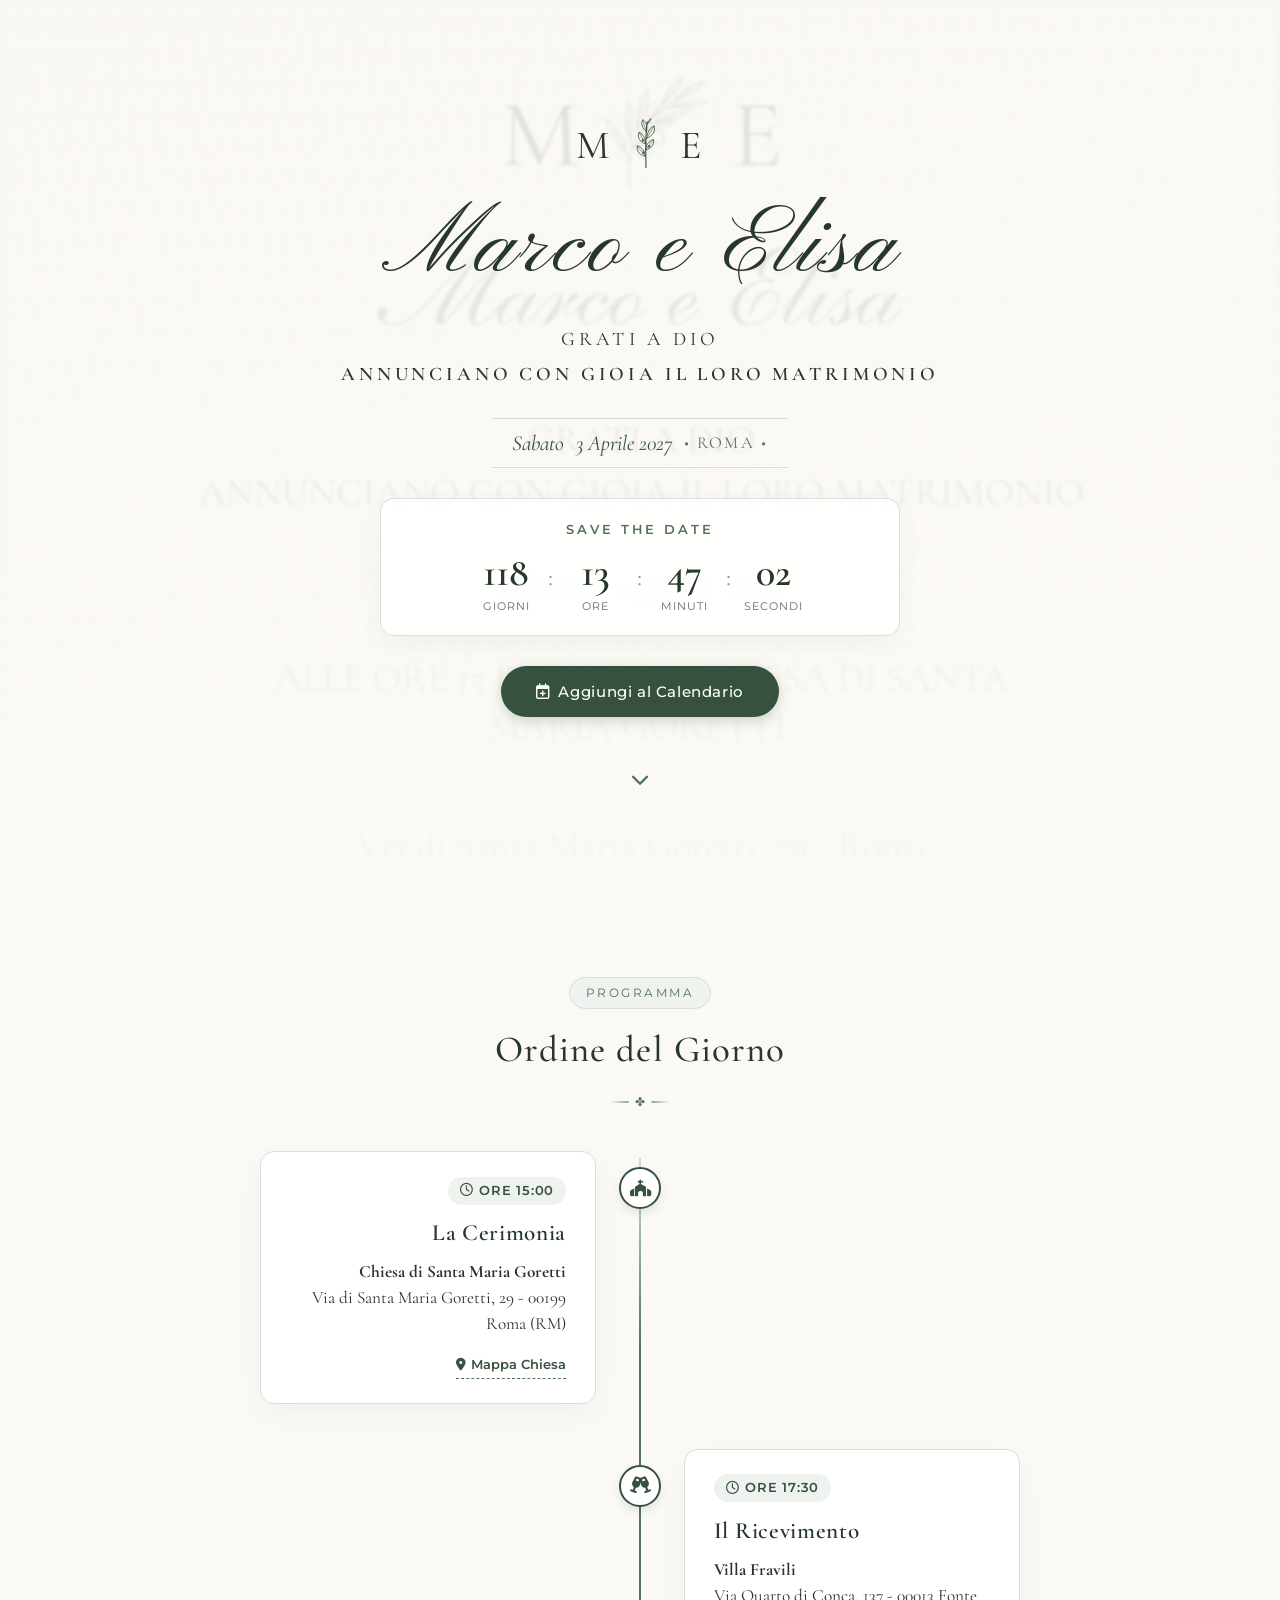
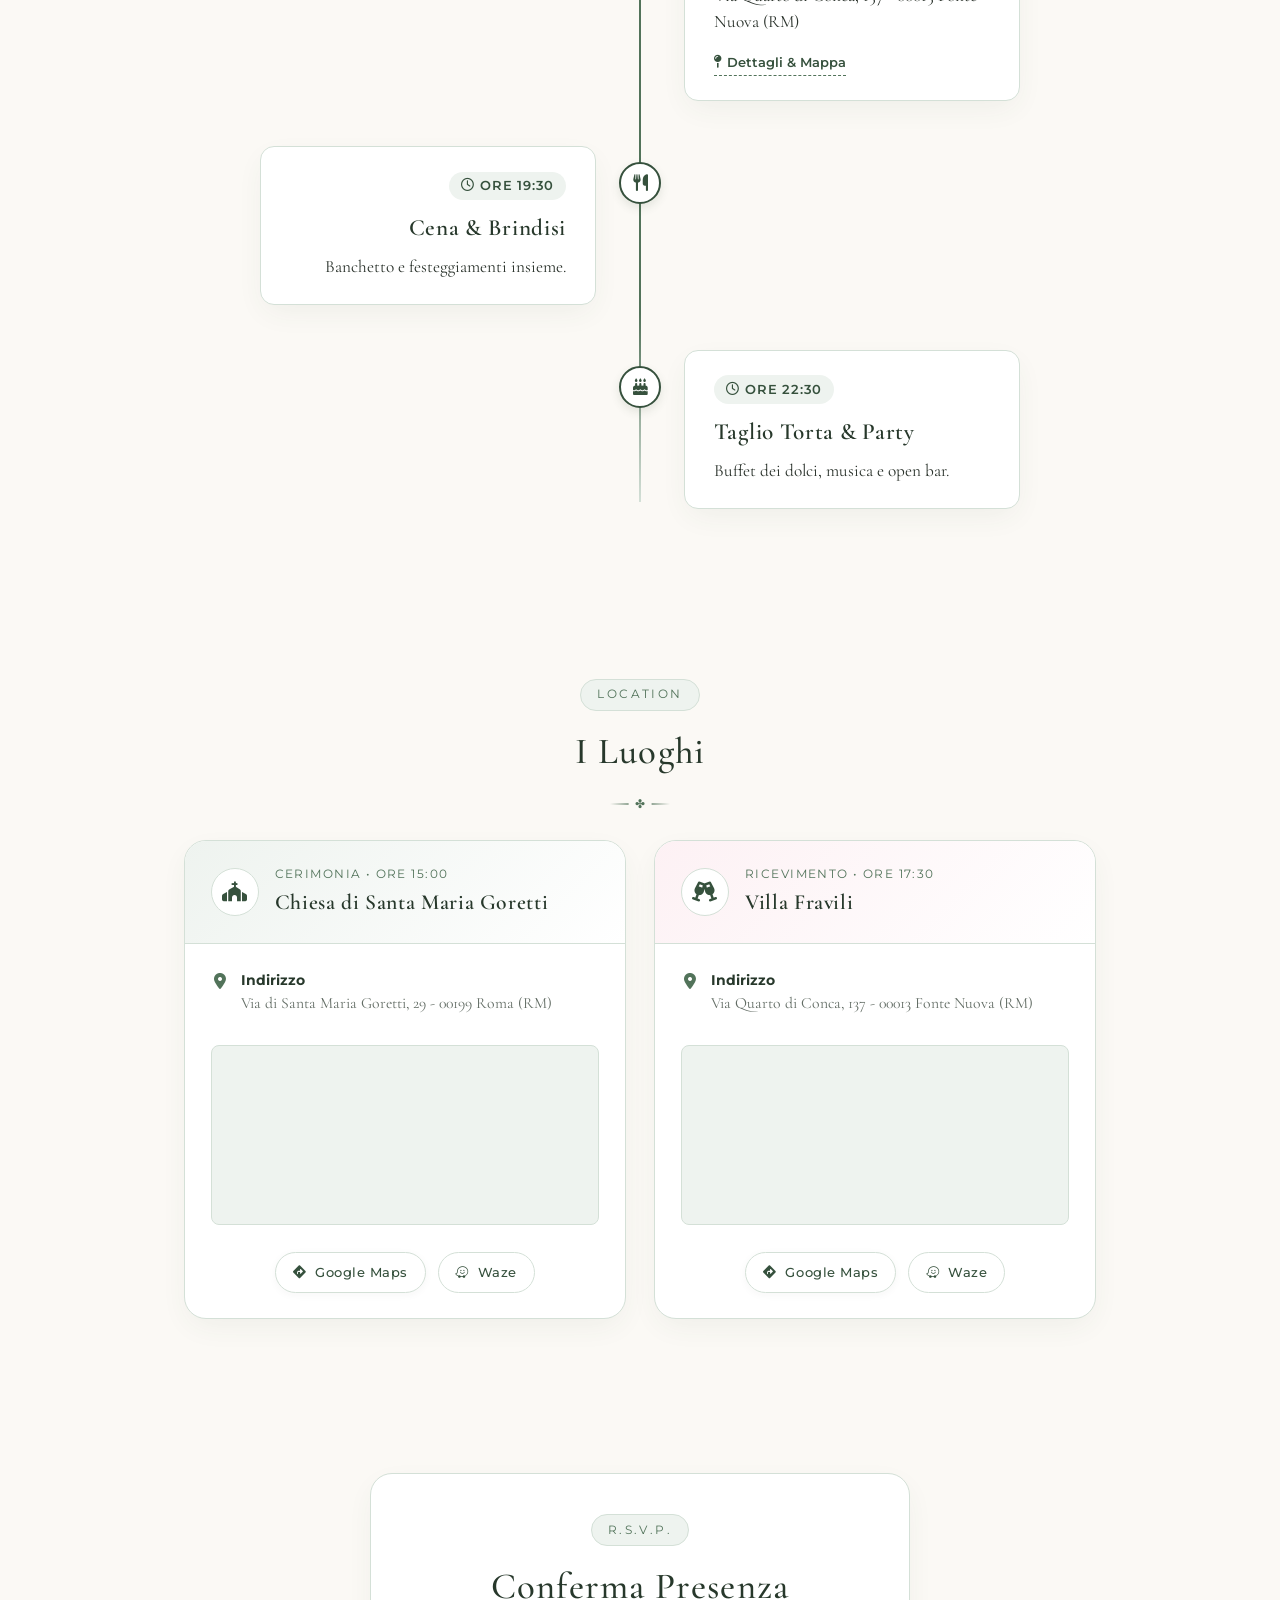
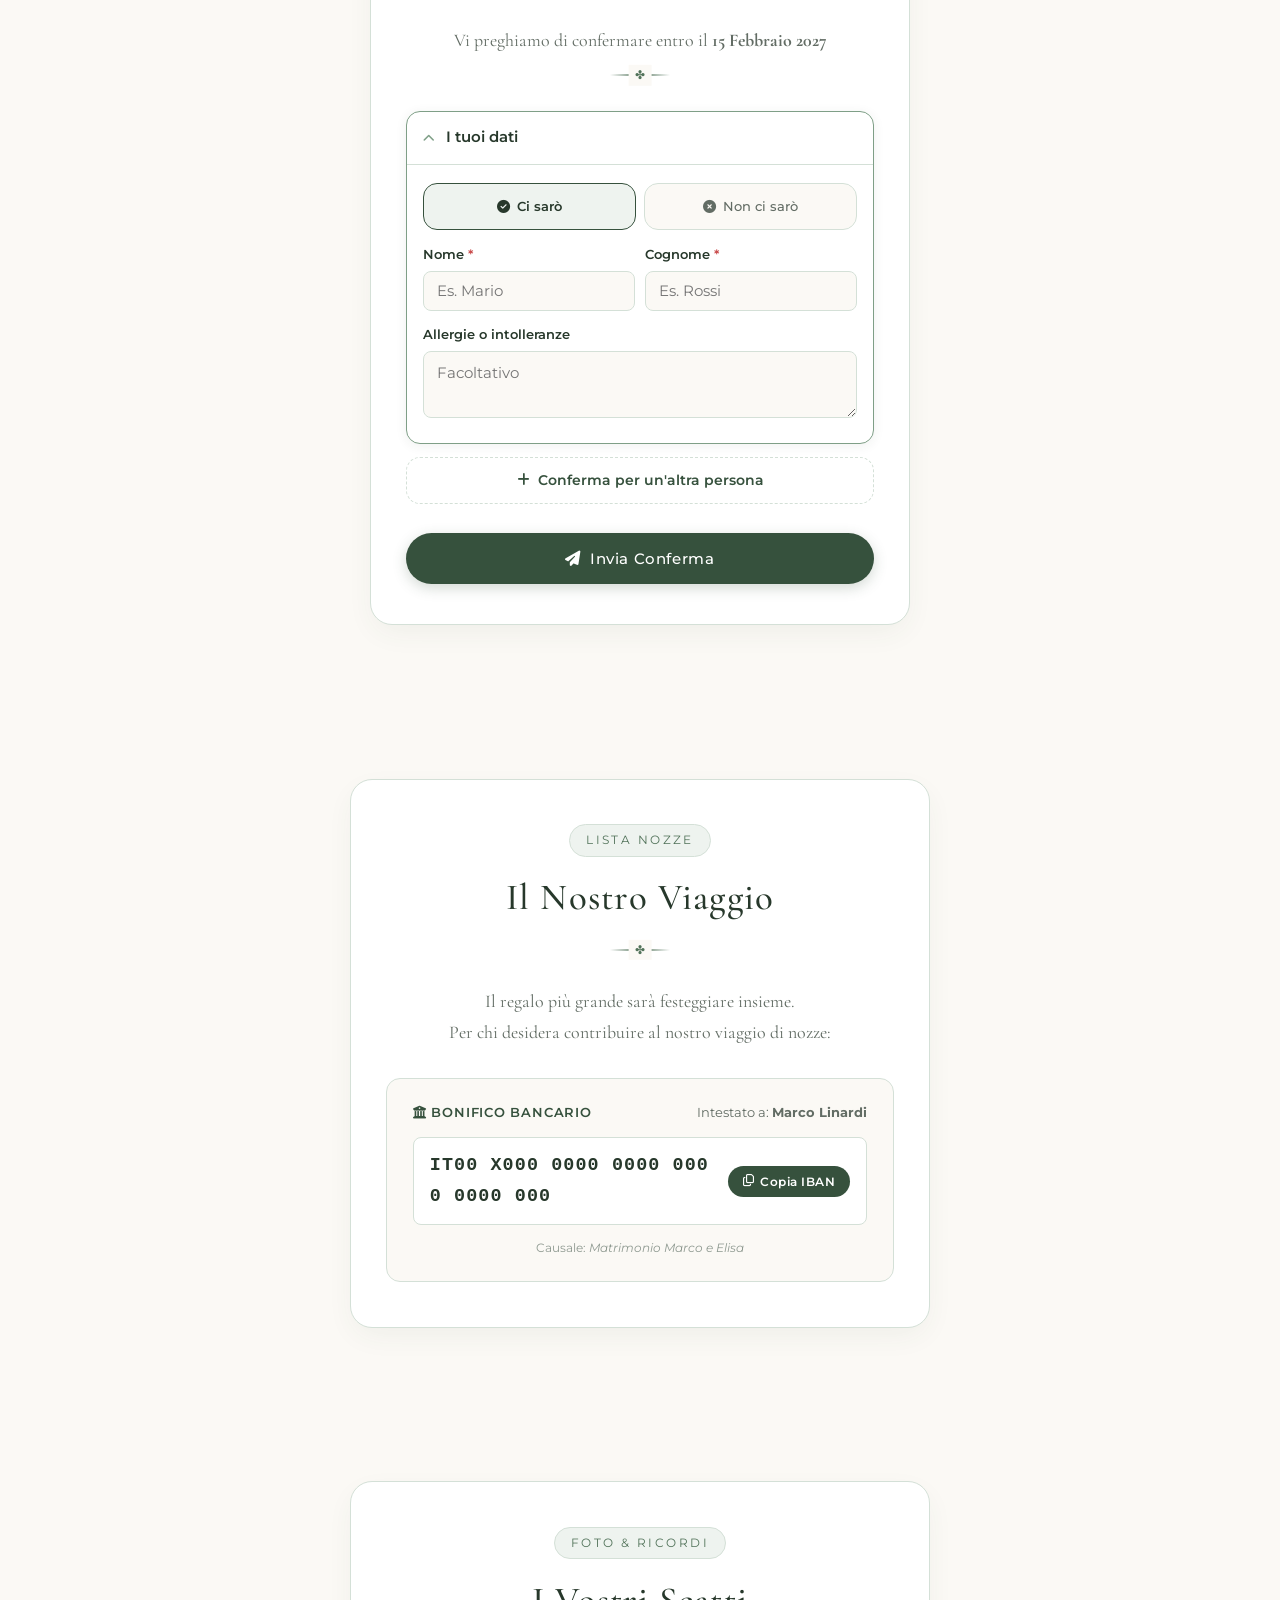
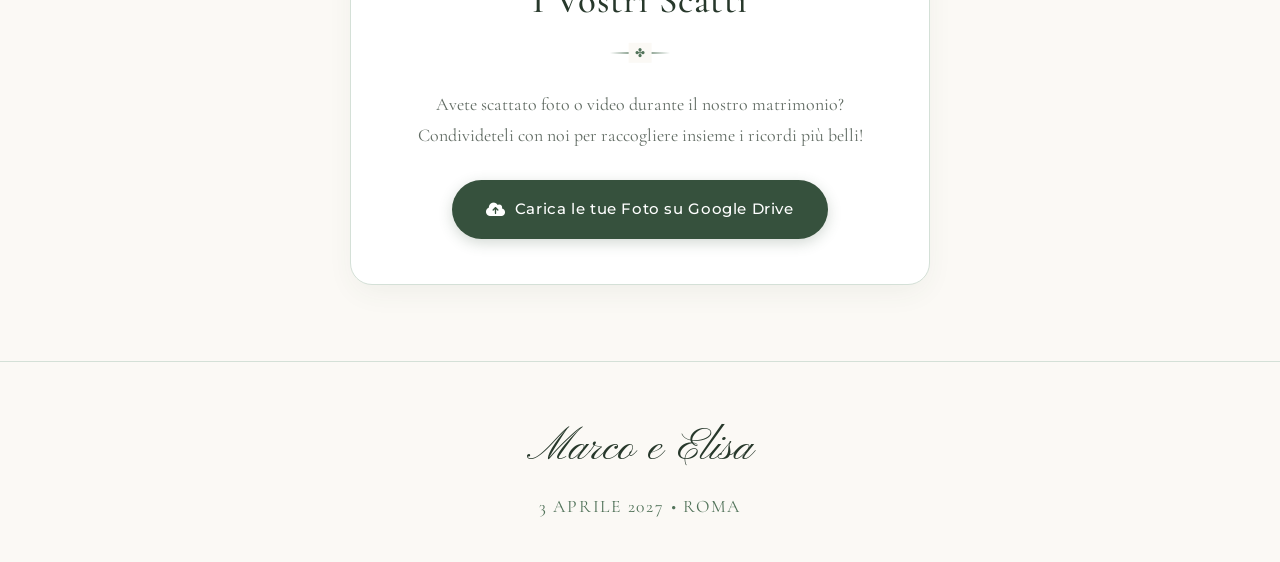
==== commit 46778fe3: "Versioning dei file css e js per contrastare file in cache vecchi" ====
--- a/index.html
+++ b/index.html
@@ -35,8 +35,11 @@
   <!-- FontAwesome Icons -->
   <link rel="stylesheet" href="https://cdnjs.cloudflare.com/ajax/libs/font-awesome/6.5.1/css/all.min.css" integrity="sha512-DTOQO9RWCH3ppGqcWaEA1BIZOC6xxalwEsw9c2QQeAIftl+Vegovlnee1c9QX4TctnWMn13TZye+giMm8e2LwA==" crossorigin="anonymous" referrerpolicy="no-referrer" />
 
-  <!-- Stylesheet -->
-  <link rel="stylesheet" href="style.css" />
+  <!-- Stylesheet.
+       Il ?v= serve a forzare il riscaricamento: senza, i browser di chi ha gia'
+       visitato il sito continuerebbero a usare la copia salvata in locale.
+       ALZARE IL NUMERO a ogni modifica di style.css, script.js o config.js. -->
+  <link rel="stylesheet" href="style.css?v=2" />
 </head>
 <body>
 
@@ -517,7 +520,7 @@
   </div>
 
   <!-- JavaScript Configuration & Logic -->
-  <script src="config.js"></script>
-  <script src="script.js"></script>
+  <script src="config.js?v=2"></script>
+  <script src="script.js?v=2"></script>
 </body>
 </html>
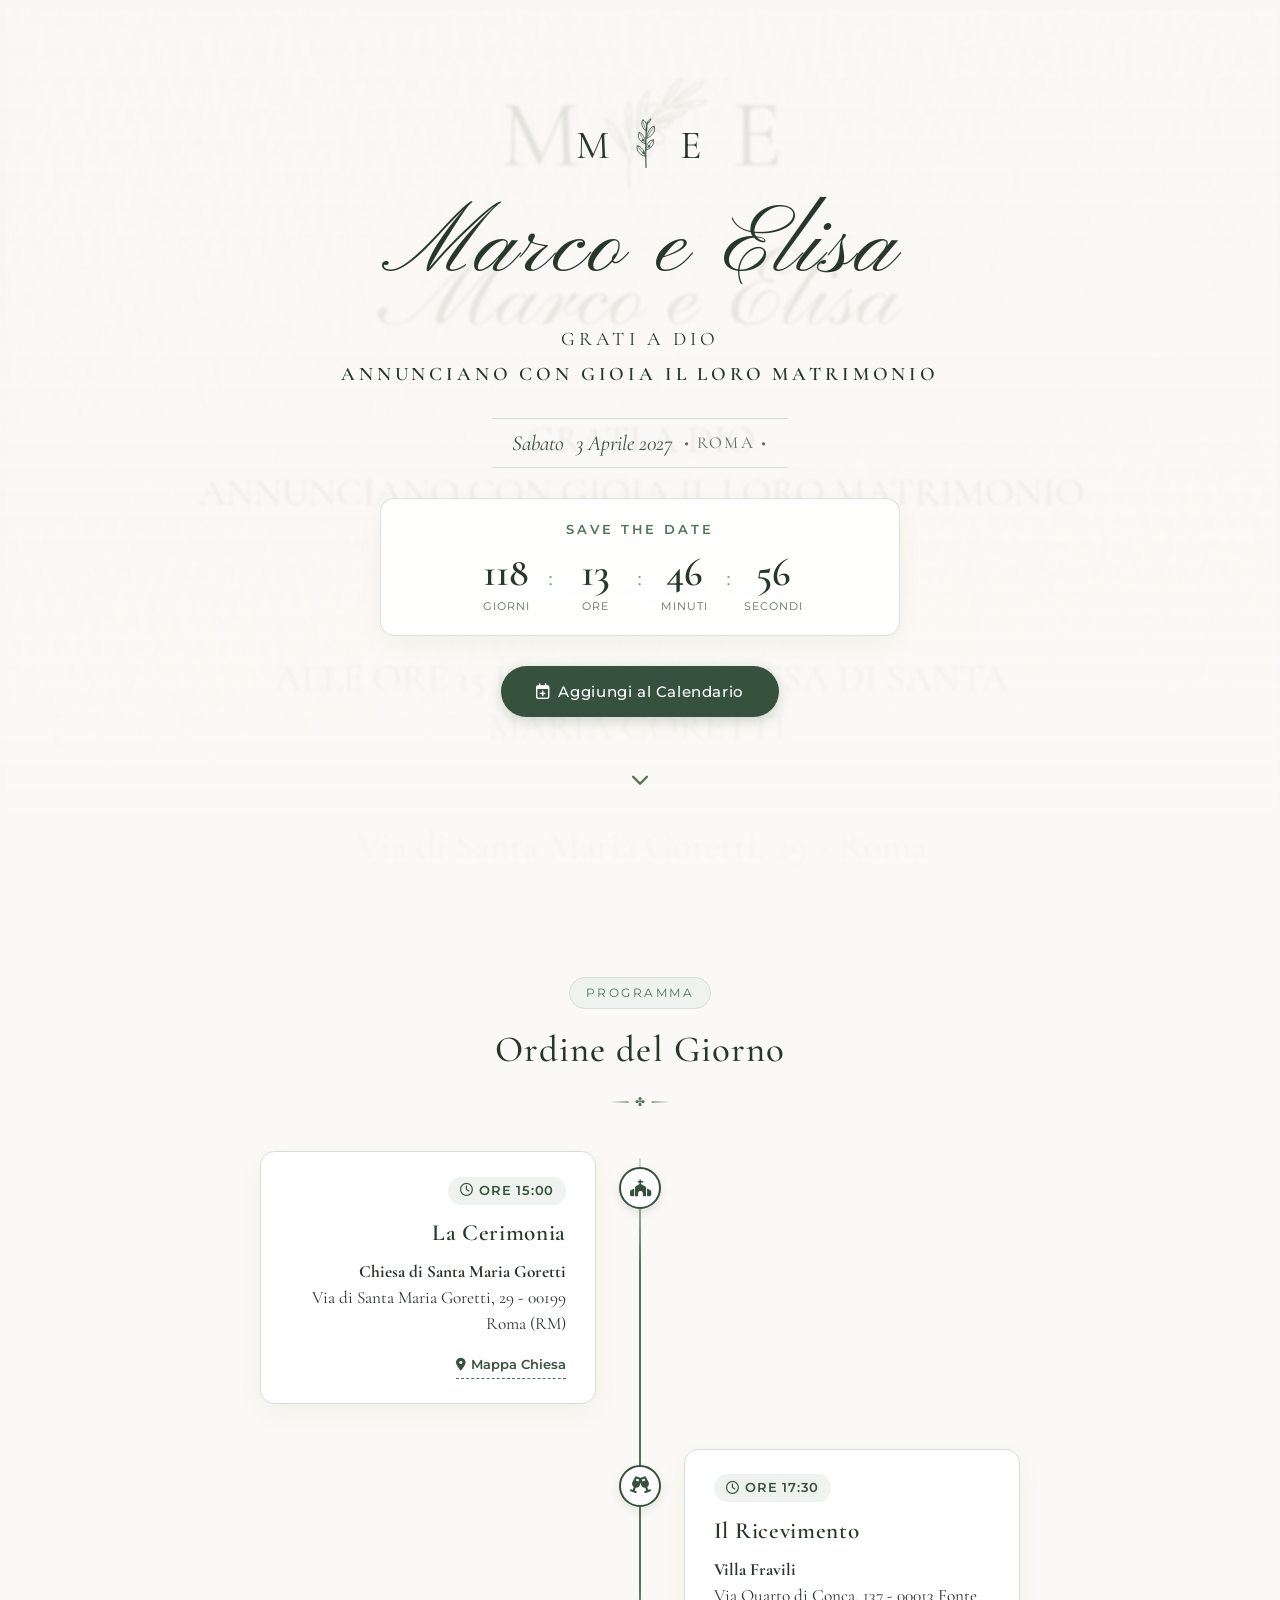
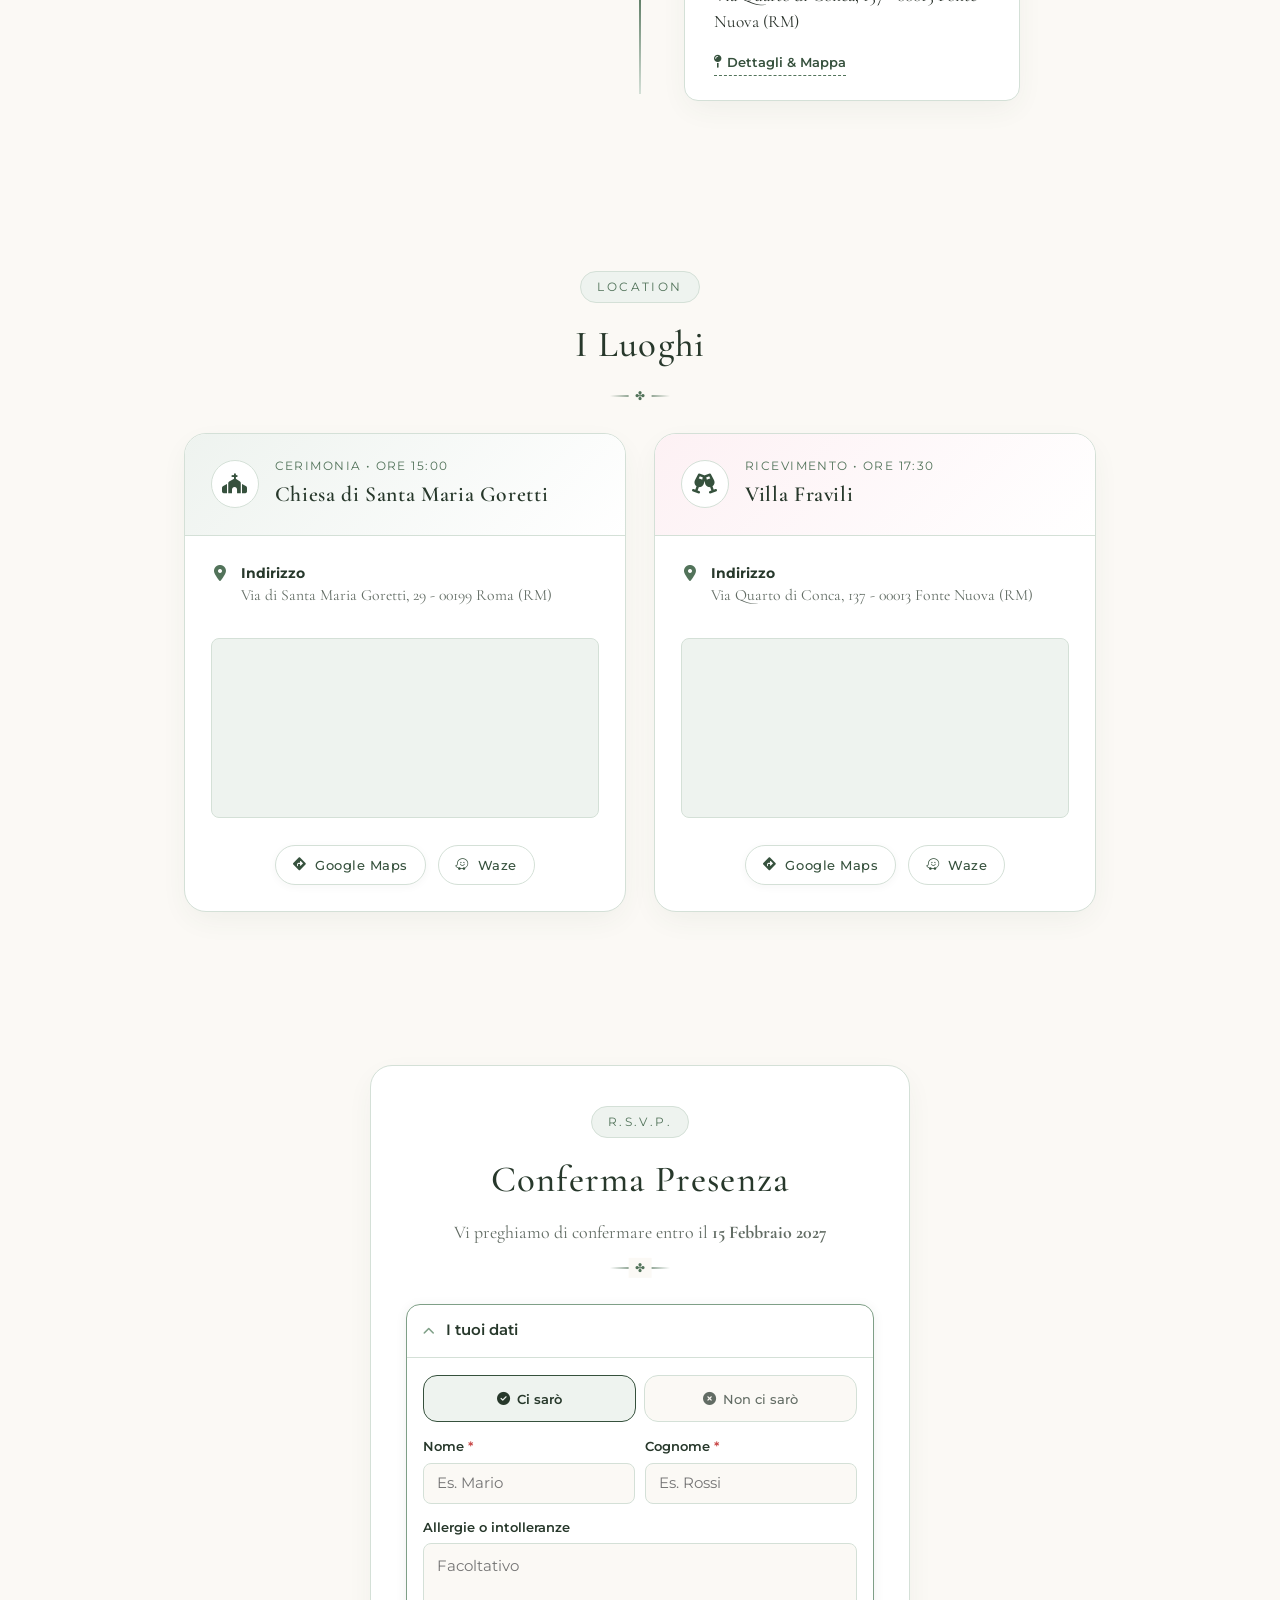
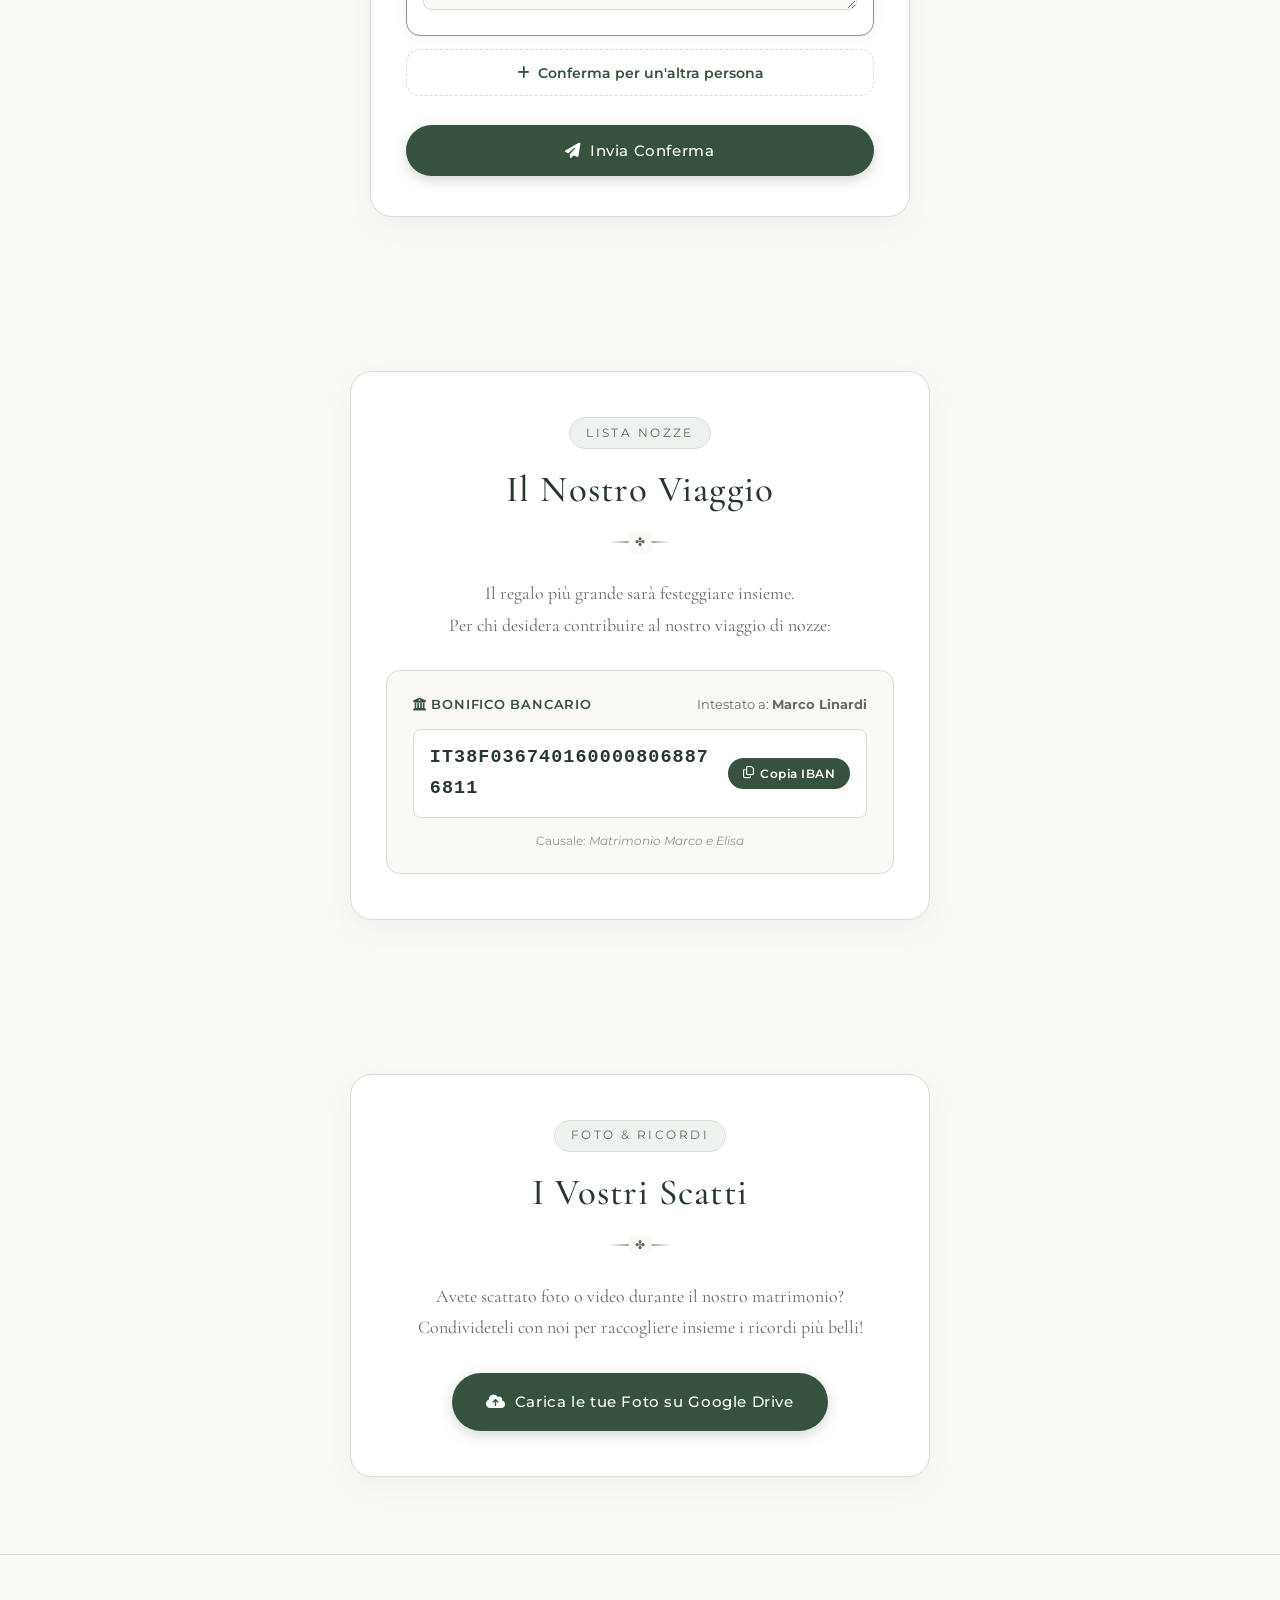
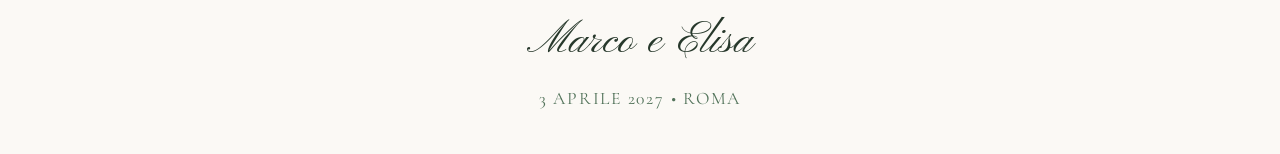
==== commit 8528e05c: "Dominio corretto, iban reale, bump versione" ====
--- a/index.html
+++ b/index.html
@@ -3,7 +3,7 @@
 <head>
   <meta charset="UTF-8" />
   <meta name="viewport" content="width=device-width, initial-scale=1.0" />
-  <title>Marco e Elisa - 3 Aprile 2027 | Save The Date</title>
+  <title>Marco e Elisa - 3 Aprile 2027</title>
   <meta name="description" content="Matrimonio di Marco e Elisa. Sabato 3 Aprile 2027 - Roma. Chiesa di Santa Maria Goretti e ricevimento a Villa Fravili. Salva la data e conferma la presenza." />
 
   <!-- Il sito si raggiunge dal QR code e da WhatsApp: non serve che sia indicizzato sui motori di ricerca -->
@@ -15,8 +15,8 @@
   <meta property="og:site_name" content="Marco e Elisa" />
   <meta property="og:title" content="Marco e Elisa - Sabato 3 Aprile 2027" />
   <meta property="og:description" content="Grati a Dio annunciano con gioia il loro matrimonio. Roma, Chiesa di Santa Maria Goretti. Conferma la tua presenza." />
-  <meta property="og:url" content="https://elisatrifogli.github.io/matrimoniomio/" />
-  <meta property="og:image" content="https://elisatrifogli.github.io/matrimoniomio/anteprima-social.jpg" />
+  <meta property="og:url" content="https://marcoelisasposi.com/" />
+  <meta property="og:image" content="https://marcoelisasposi.com/anteprima-social.jpg" />
   <meta property="og:image:width" content="1200" />
   <meta property="og:image:height" content="628" />
   <meta property="og:image:alt" content="Partecipazione di matrimonio di Marco e Elisa, 3 aprile 2027" />
@@ -39,7 +39,7 @@
        Il ?v= serve a forzare il riscaricamento: senza, i browser di chi ha gia'
        visitato il sito continuerebbero a usare la copia salvata in locale.
        ALZARE IL NUMERO a ogni modifica di style.css, script.js o config.js. -->
-  <link rel="stylesheet" href="style.css?v=2" />
+  <link rel="stylesheet" href="style.css?v=3" />
 </head>
 <body>
 
@@ -200,7 +200,7 @@
             </div>
           </div>
 
-          <!-- Step 3: Cena -->
+          <!-- Step 3: Cena 
           <div class="timeline-item">
             <div class="timeline-dot">
               <i class="fa-solid fa-utensils"></i>
@@ -210,9 +210,9 @@
               <h3 class="timeline-title">Cena & Brindisi</h3>
               <p class="timeline-place">Banchetto e festeggiamenti insieme.</p>
             </div>
-          </div>
-
-          <!-- Step 4: Torta & Party -->
+          </div> -->
+
+          <!-- Step 4: Torta & Party 
           <div class="timeline-item timeline-item-alt">
             <div class="timeline-dot">
               <i class="fa-solid fa-cake-candles"></i>
@@ -222,7 +222,7 @@
               <h3 class="timeline-title">Taglio Torta & Party</h3>
               <p class="timeline-place">Buffet dei dolci, musica e open bar.</p>
             </div>
-          </div>
+          </div> -->
         </div>
       </div>
     </section>
@@ -461,7 +461,7 @@
                 <span class="iban-beneficiary">Intestato a: <strong id="ibanBeneficiary">Marco Linardi</strong></span>
               </div>
               <div class="iban-code-row">
-                <code class="iban-code" id="ibanCodeText">IT00 X000 0000 0000 0000 0000 000</code>
+                <code class="iban-code" id="ibanCodeText">IT38F0367401600008068876811</code>
                 <button type="button" id="copyIbanBtn" class="btn btn-copy" title="Copia IBAN negli appunti">
                   <i class="fa-regular fa-copy"></i> <span id="copyBtnLabel">Copia IBAN</span>
                 </button>
@@ -520,7 +520,7 @@
   </div>
 
   <!-- JavaScript Configuration & Logic -->
-  <script src="config.js?v=2"></script>
-  <script src="script.js?v=2"></script>
+  <script src="config.js?v=3"></script>
+  <script src="script.js?v=3"></script>
 </body>
 </html>
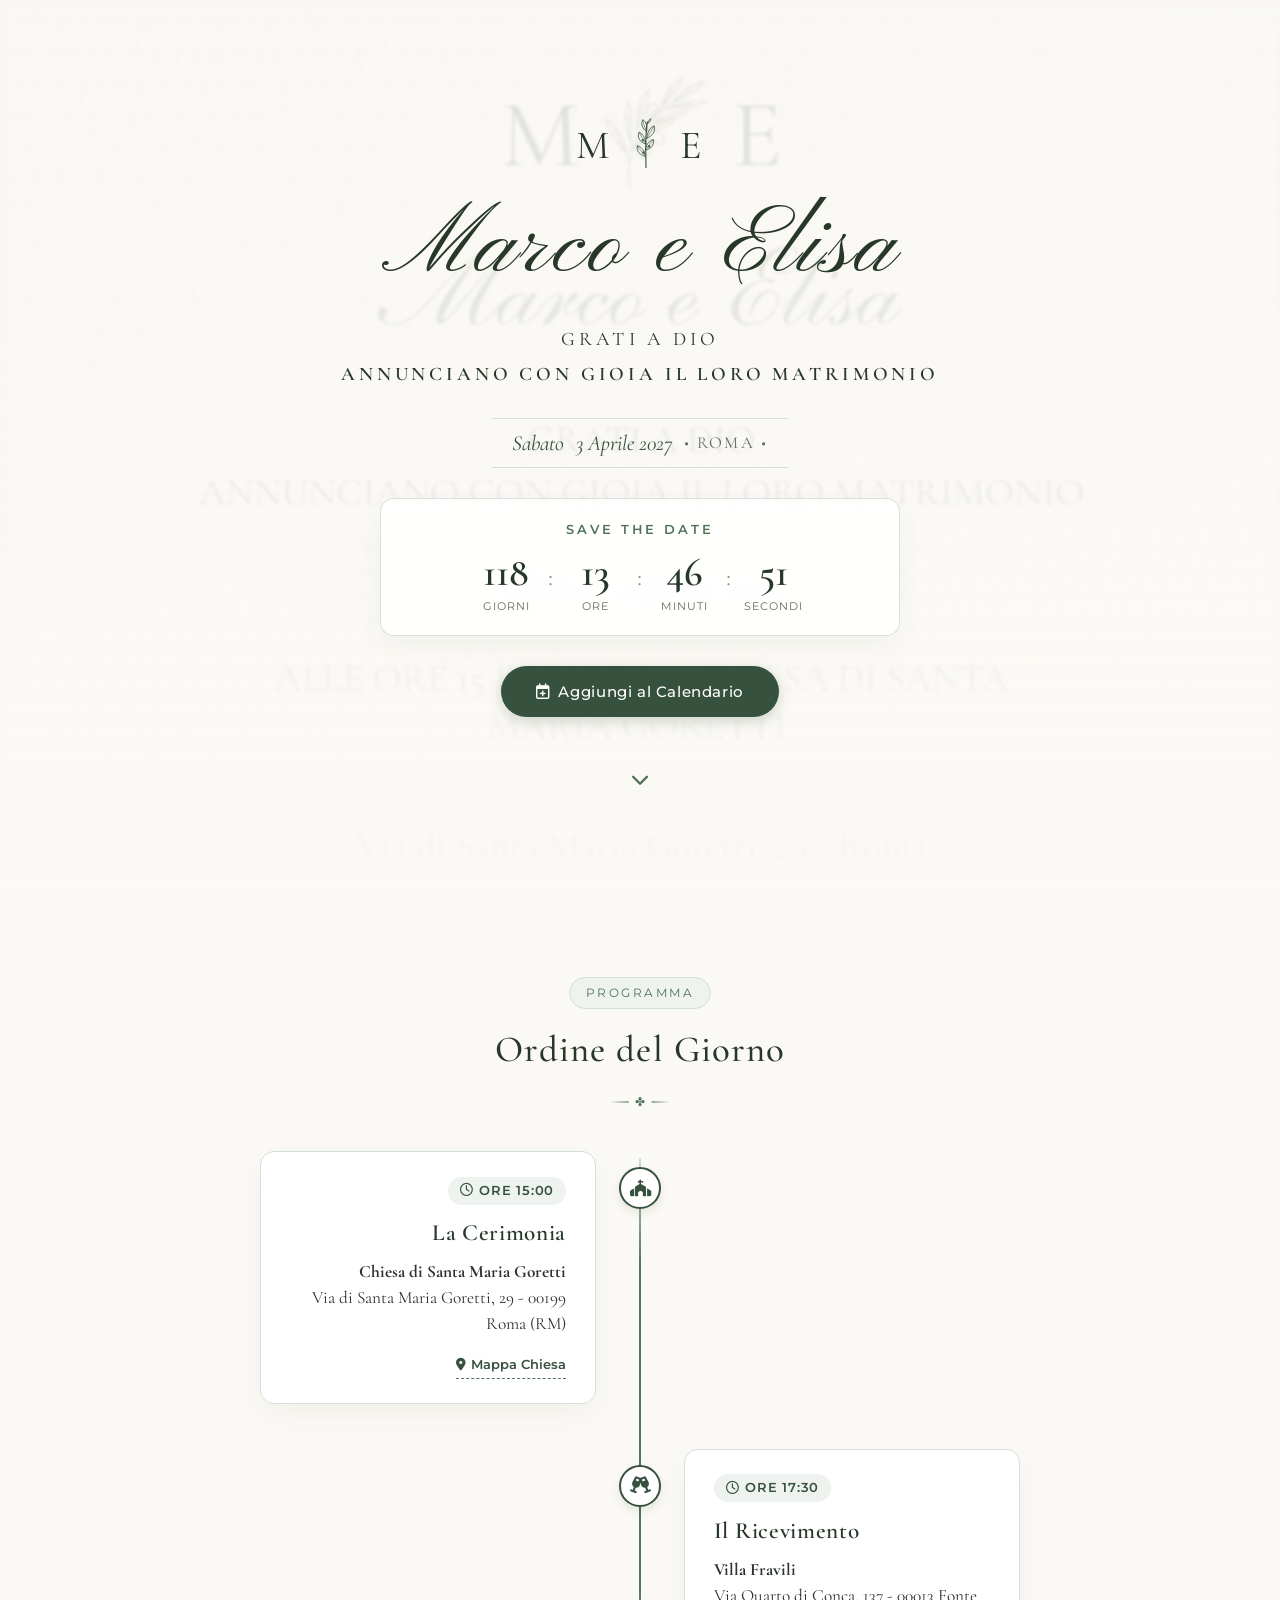
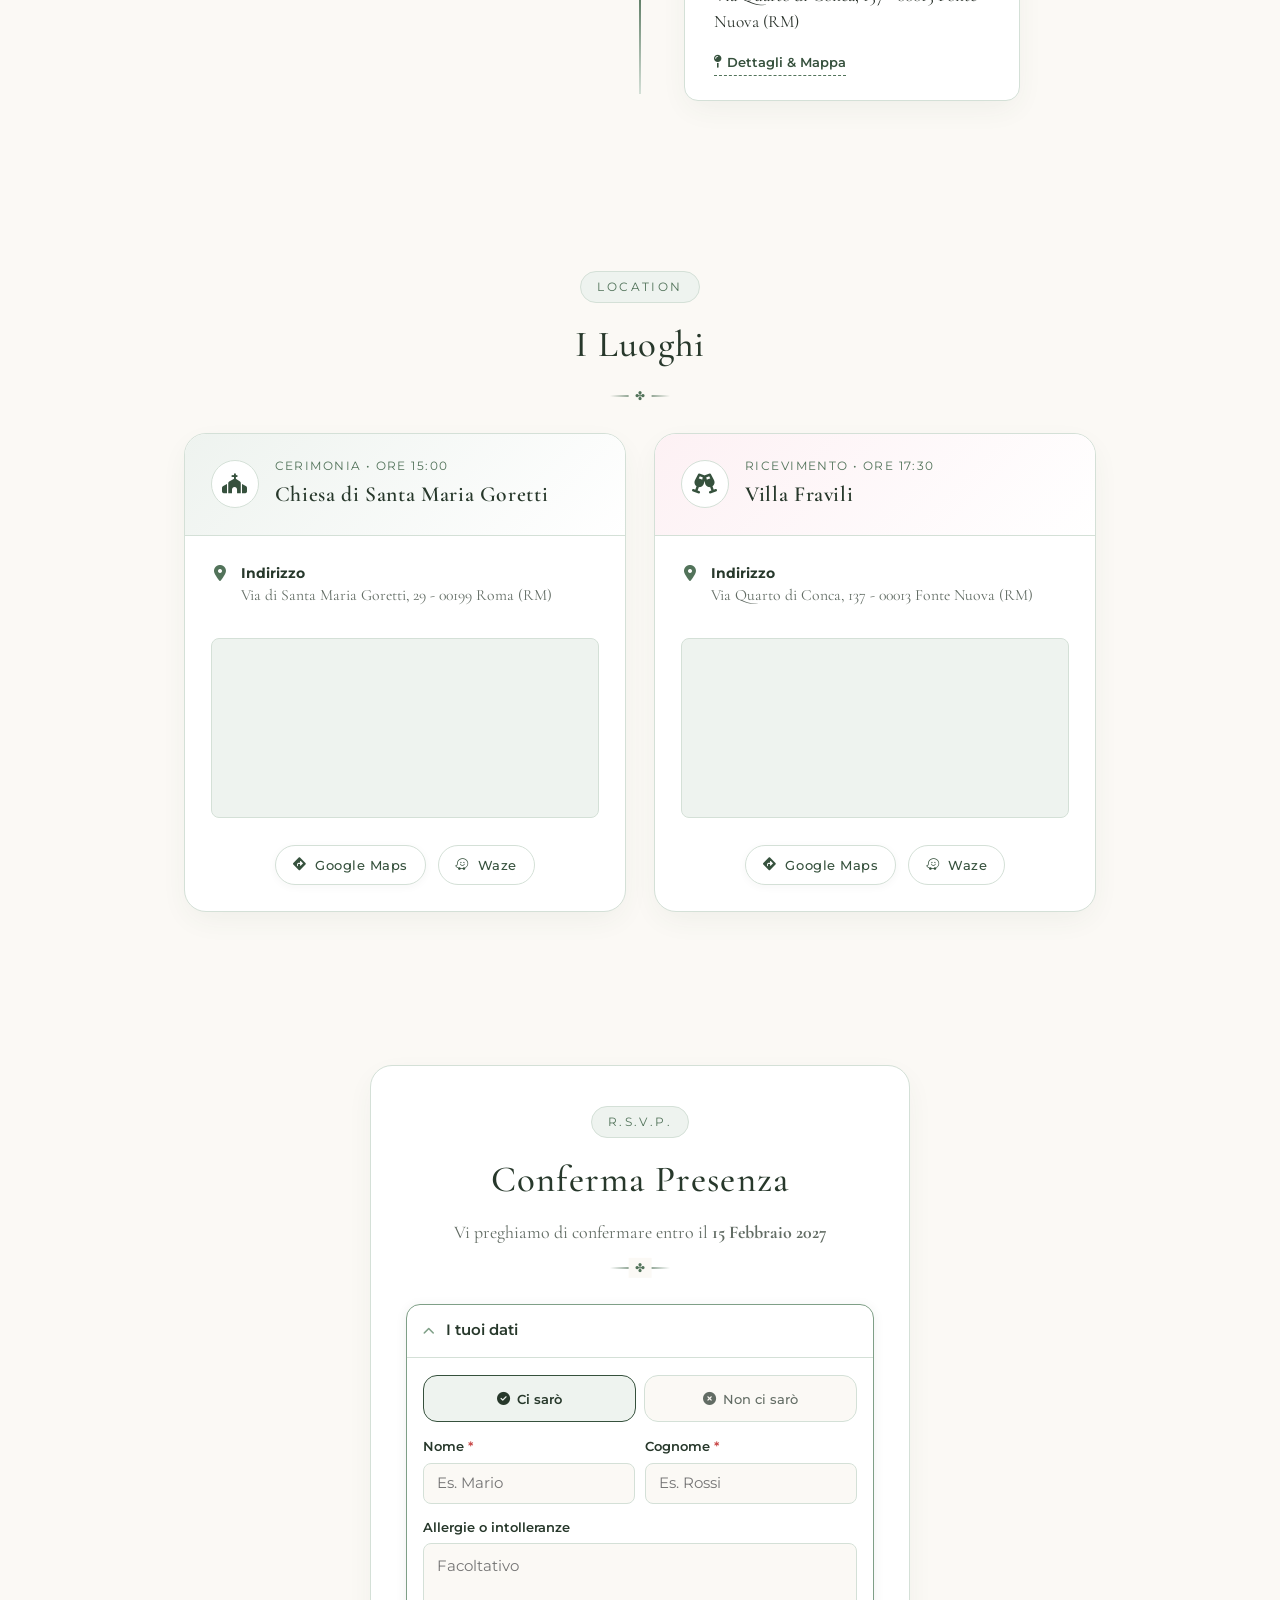
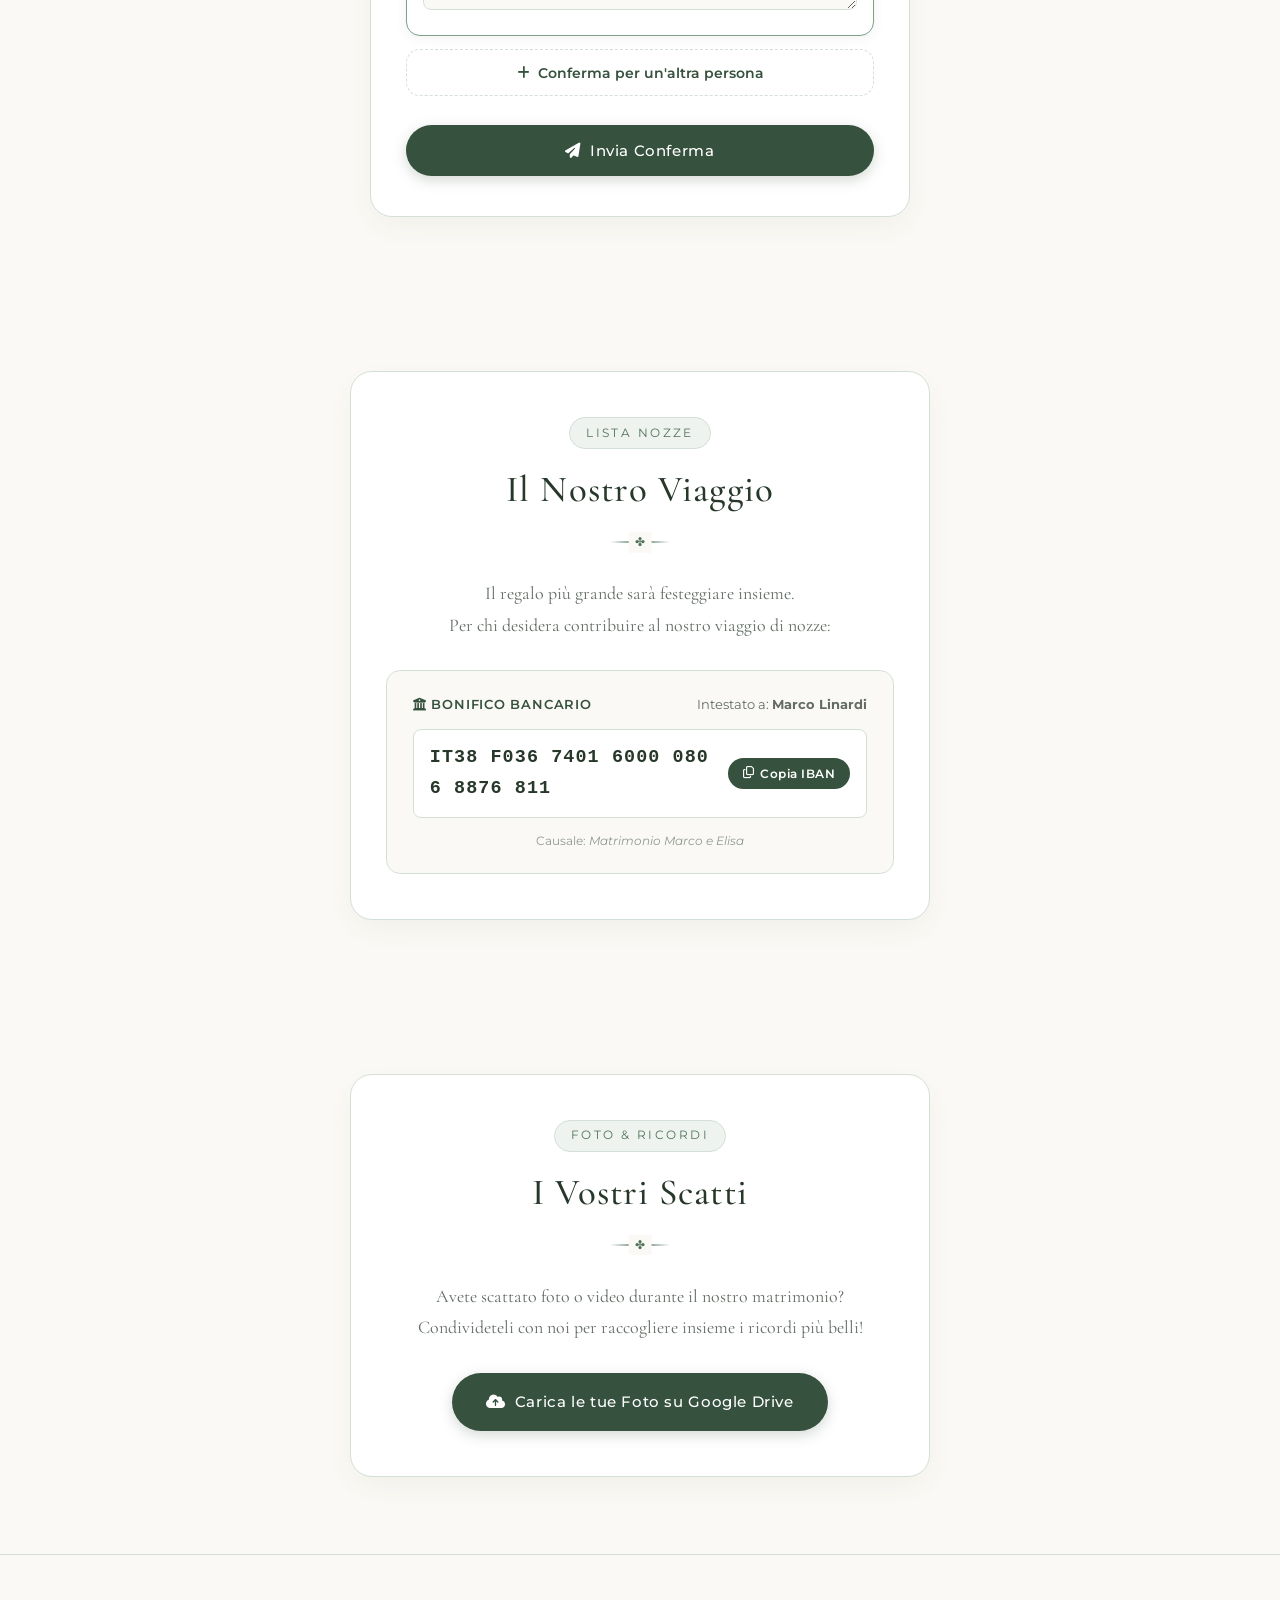
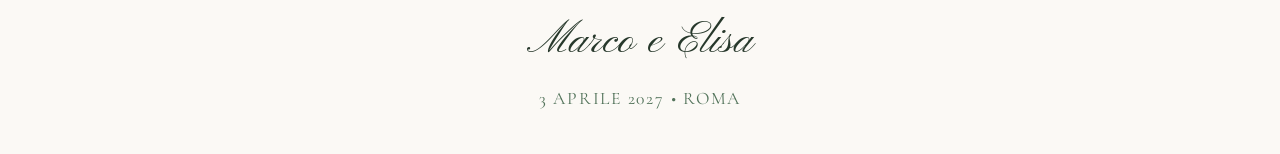
==== commit 1f91d371: "Card di conferma neutra, iban leggibile, bump asset a v=4" ====
--- a/index.html
+++ b/index.html
@@ -39,7 +39,7 @@
        Il ?v= serve a forzare il riscaricamento: senza, i browser di chi ha gia'
        visitato il sito continuerebbero a usare la copia salvata in locale.
        ALZARE IL NUMERO a ogni modifica di style.css, script.js o config.js. -->
-  <link rel="stylesheet" href="style.css?v=3" />
+  <link rel="stylesheet" href="style.css?v=4" />
 </head>
 <body>
 
@@ -406,11 +406,11 @@
           <!-- Success Alert Card -->
           <div id="rsvpSuccessCard" class="rsvp-success-card" style="display: none;">
             <div class="success-icon-wrap">
-              <i class="fa-solid fa-heart"></i>
-            </div>
-            <h3 class="success-title">Grazie!</h3>
+              <i class="fa-solid fa-check"></i>
+            </div>
+            <h3 class="success-title">Conferma inviata. Grazie!</h3>
             <p class="success-msg" id="successCustomMsg">
-              La tua risposta è stata registrata con successo.
+              Abbiamo registrato la tua risposta.
             </p>
             <div class="mt-4">
               <button type="button" id="rsvpResetViewBtn" class="btn btn-outline btn-sm">
@@ -461,7 +461,7 @@
                 <span class="iban-beneficiary">Intestato a: <strong id="ibanBeneficiary">Marco Linardi</strong></span>
               </div>
               <div class="iban-code-row">
-                <code class="iban-code" id="ibanCodeText">IT38F0367401600008068876811</code>
+                <code class="iban-code" id="ibanCodeText">IT38 F036 7401 6000 0806 8876 811</code>
                 <button type="button" id="copyIbanBtn" class="btn btn-copy" title="Copia IBAN negli appunti">
                   <i class="fa-regular fa-copy"></i> <span id="copyBtnLabel">Copia IBAN</span>
                 </button>
@@ -520,7 +520,7 @@
   </div>
 
   <!-- JavaScript Configuration & Logic -->
-  <script src="config.js?v=3"></script>
-  <script src="script.js?v=3"></script>
+  <script src="config.js?v=4"></script>
+  <script src="script.js?v=4"></script>
 </body>
 </html>
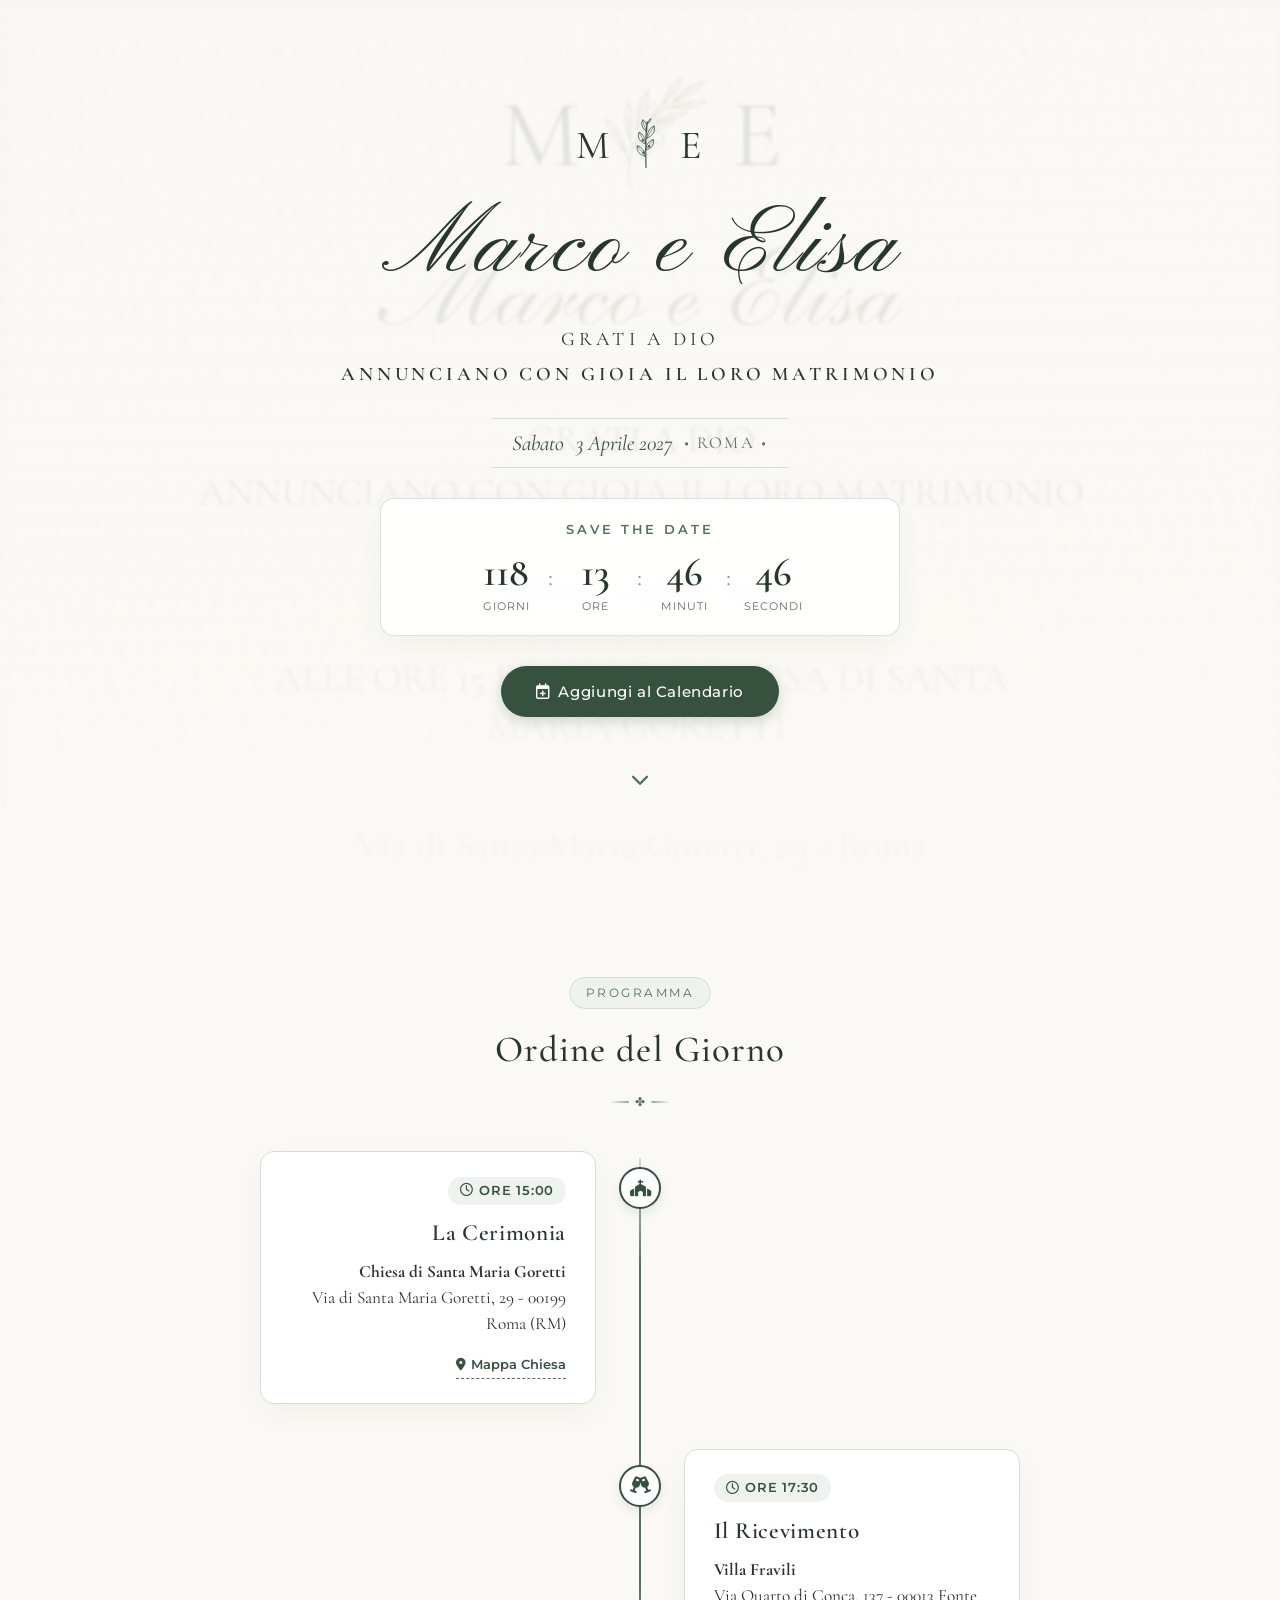
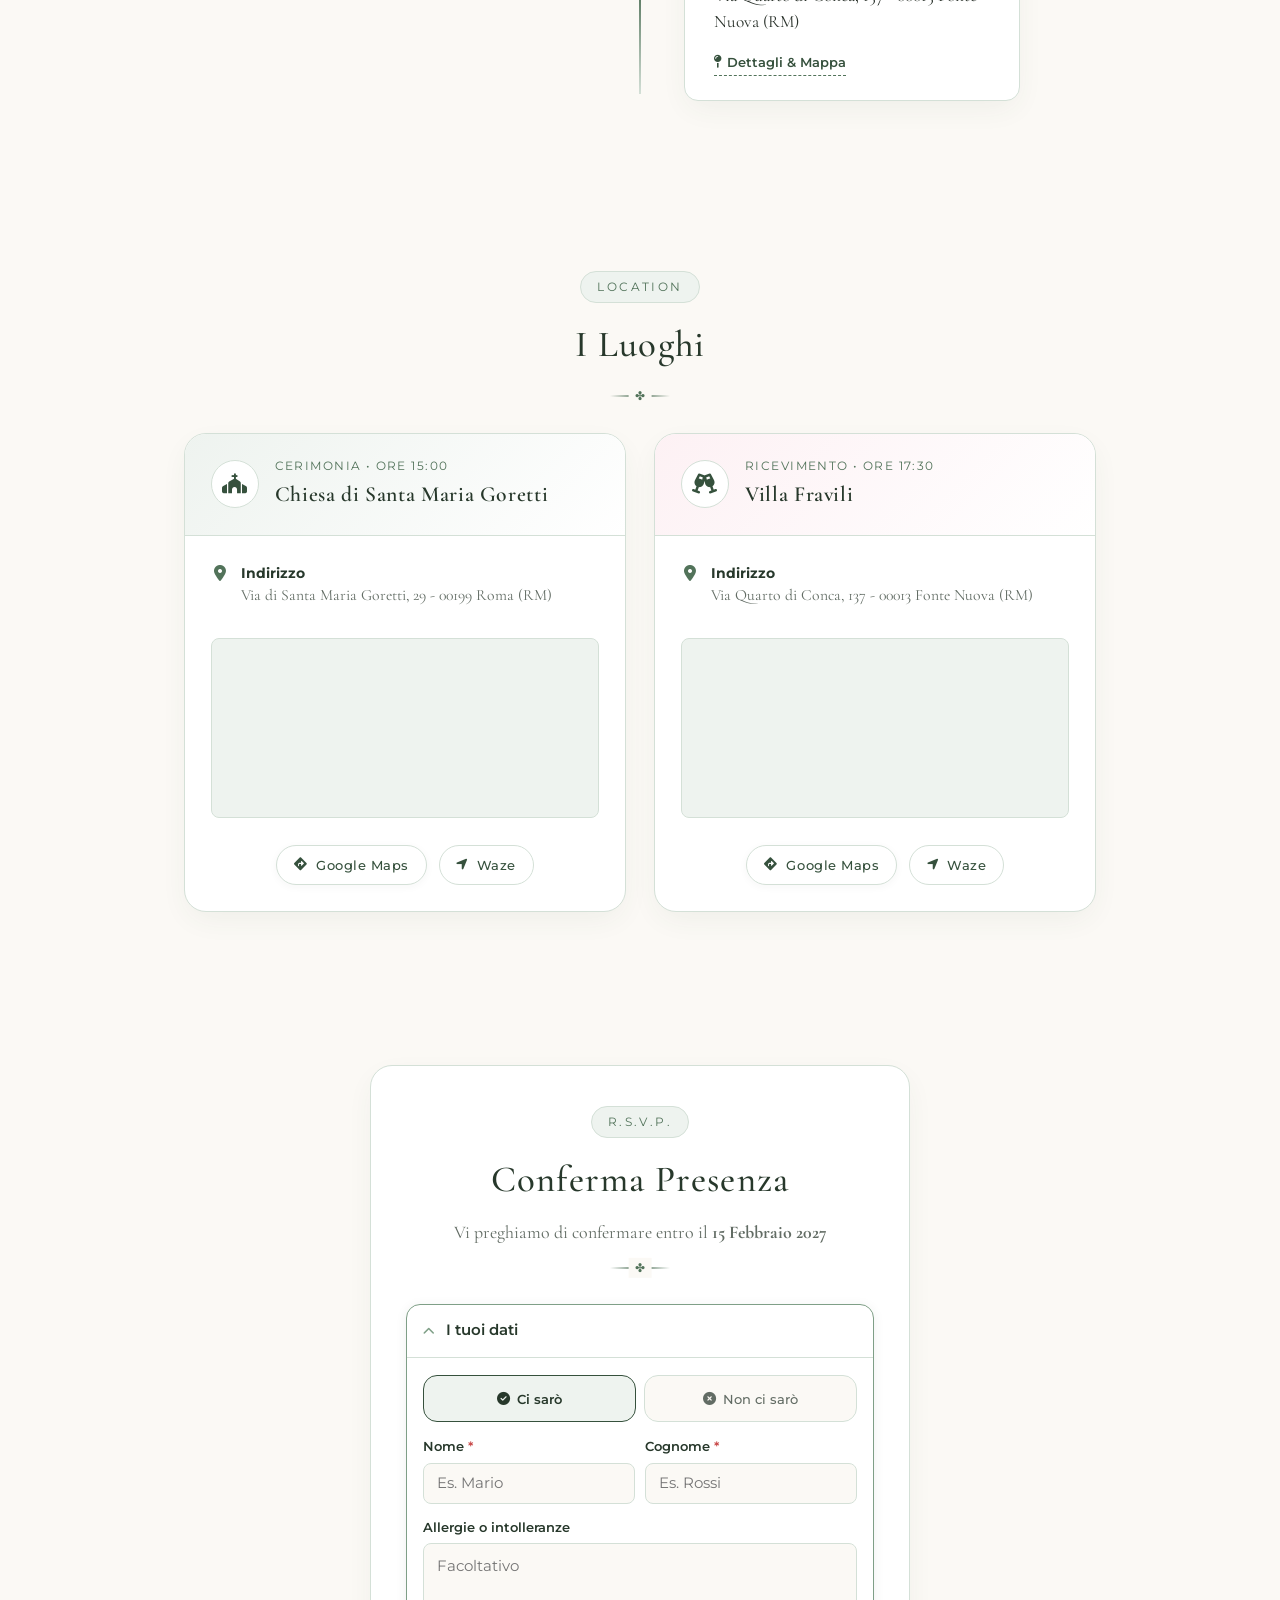
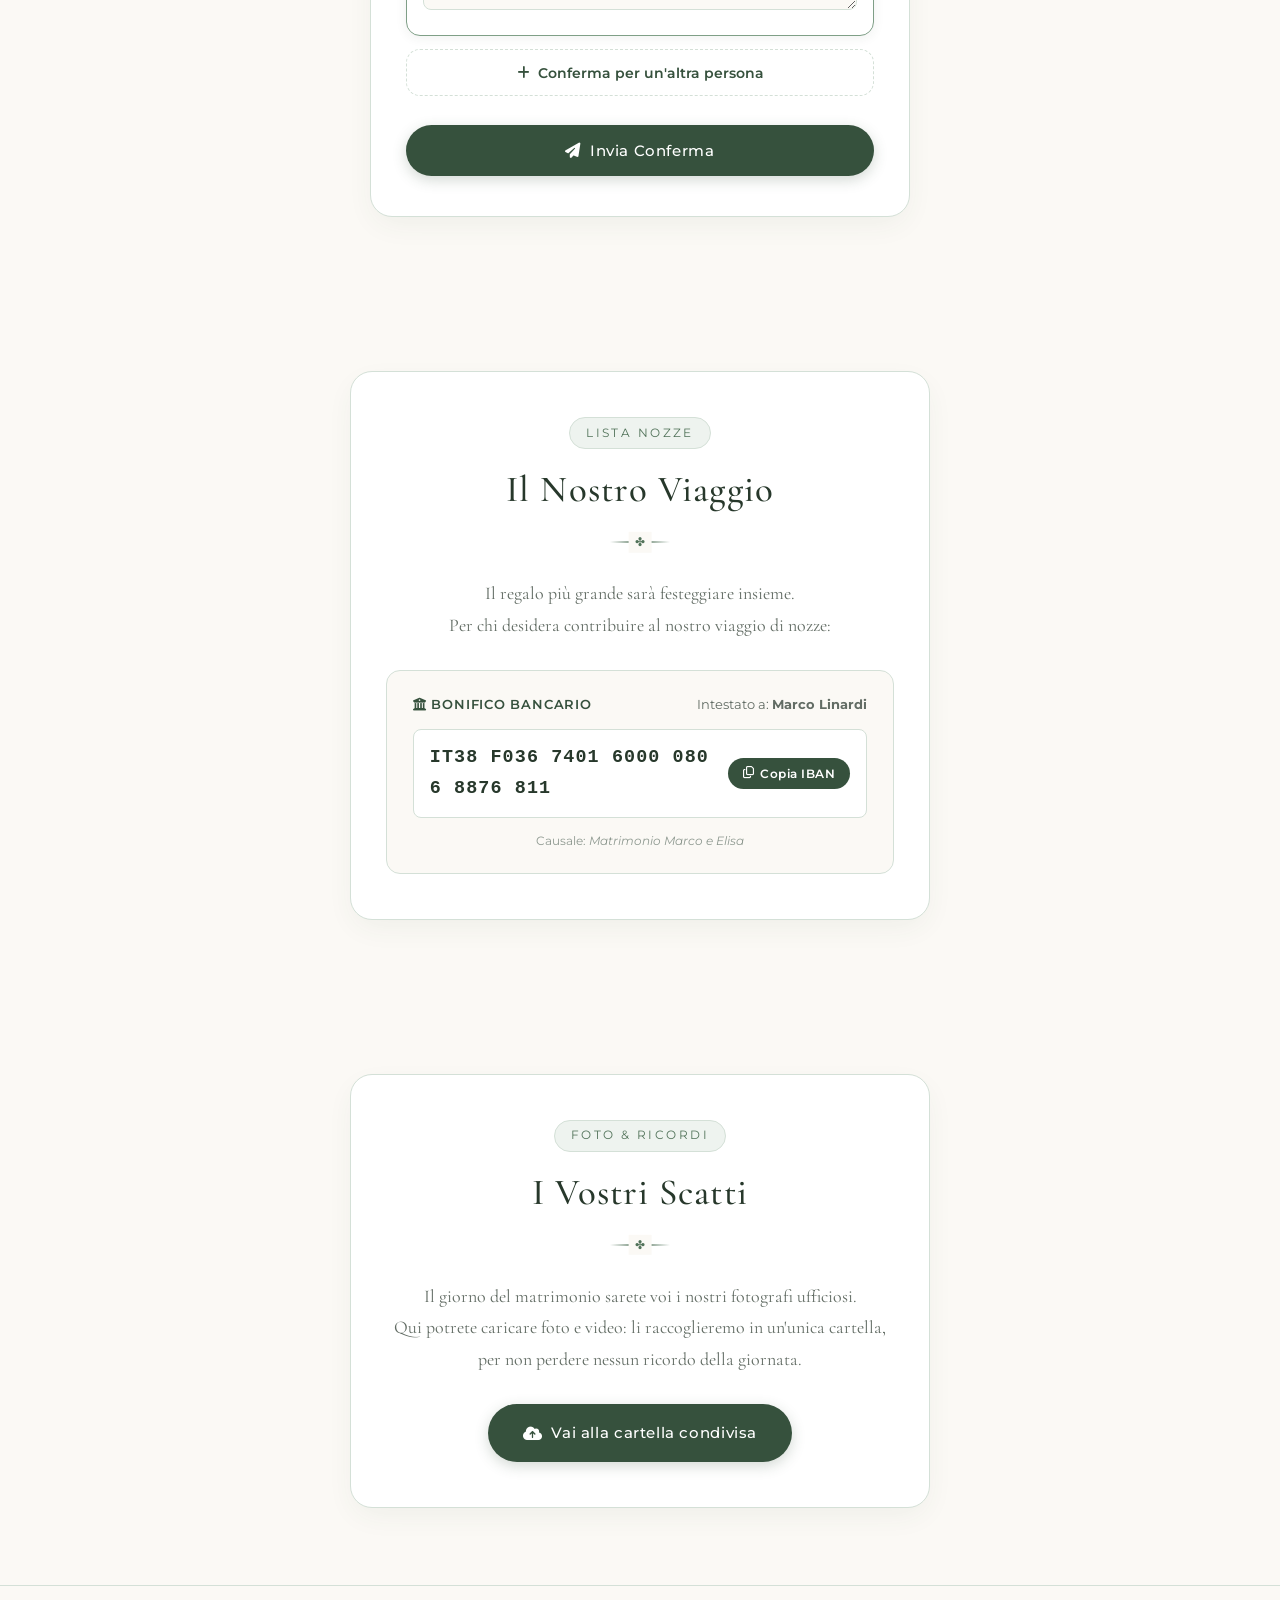
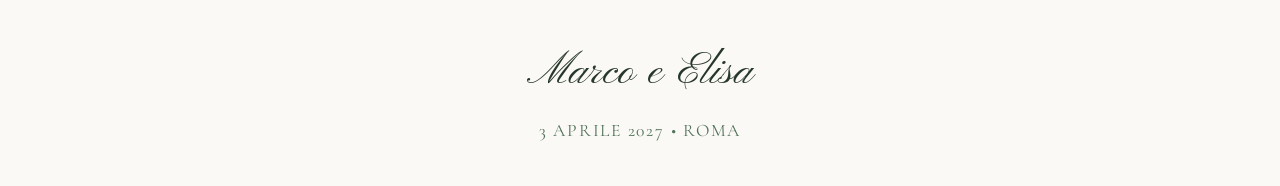
==== commit a3931fc3: "small fixes" ====
--- a/index.html
+++ b/index.html
@@ -39,7 +39,7 @@
        Il ?v= serve a forzare il riscaricamento: senza, i browser di chi ha gia'
        visitato il sito continuerebbero a usare la copia salvata in locale.
        ALZARE IL NUMERO a ogni modifica di style.css, script.js o config.js. -->
-  <link rel="stylesheet" href="style.css?v=4" />
+  <link rel="stylesheet" href="style.css?v=5" />
 </head>
 <body>
 
@@ -272,7 +272,7 @@
                   <i class="fa-solid fa-diamond-turn-right"></i> Google Maps
                 </a>
                 <a href="https://waze.com/ul?q=Chiesa%20di%20Santa%20Maria%20Goretti%20Roma" id="churchWazeLink" target="_blank" rel="noopener noreferrer" class="btn btn-outline btn-sm">
-                  <i class="fa-brands fa-waze"></i> Waze
+                  <i class="fa-solid fa-location-arrow"></i> Waze
                 </a>
               </div>
             </div>
@@ -314,7 +314,7 @@
                   <i class="fa-solid fa-diamond-turn-right"></i> Google Maps
                 </a>
                 <a href="https://ul.waze.com/ul?venue_id=8257956.82710633.17765473&overview=yes&utm_campaign=default&utm_source=waze_website&utm_medium=lm_share_location" id="locationWazeLink" target="_blank" rel="noopener noreferrer" class="btn btn-outline btn-sm">
-                  <i class="fa-brands fa-waze"></i> Waze
+                  <i class="fa-solid fa-location-arrow"></i> Waze
                 </a>
               </div>
             </div>
@@ -434,7 +434,7 @@
                 <i class="fa-solid fa-rotate-right"></i> Riprova
               </button>
               <a href="#" id="rsvpFallbackContact" class="btn btn-outline btn-sm" target="_blank" rel="noopener noreferrer">
-                <i class="fa-brands fa-whatsapp"></i> Scrivici su WhatsApp
+                <svg class="icon-inline" viewBox="0 0 24 24" fill="currentColor" aria-hidden="true"><path d="M12.04 2C6.58 2 2.13 6.45 2.13 11.91c0 2.1.55 4.06 1.6 5.78L2 22l4.45-1.67a9.87 9.87 0 0 0 5.59 1.71c5.46 0 9.91-4.45 9.91-9.91 0-2.65-1.03-5.14-2.9-7.01A9.82 9.82 0 0 0 12.04 2zm0 1.67c2.2 0 4.27.86 5.83 2.42a8.19 8.19 0 0 1 2.41 5.82c0 4.54-3.7 8.24-8.24 8.24a8.2 8.2 0 0 1-4.19-1.15l-.3-.18-3.12 1.17 1.19-3.04-.2-.31a8.2 8.2 0 0 1-1.26-4.38c0-4.54 3.7-8.24 8.24-8.24z"/><path d="M9.3 7.2c-.18-.4-.37-.41-.54-.42h-.46c-.16 0-.42.06-.64.3-.22.24-.84.82-.84 2s.86 2.32.98 2.48c.12.16 1.67 2.67 4.12 3.64 2.04.8 2.45.64 2.9.6.44-.04 1.42-.58 1.62-1.14.2-.56.2-1.04.14-1.14-.06-.1-.22-.16-.46-.28-.24-.12-1.42-.7-1.64-.78-.22-.08-.38-.12-.54.12-.16.24-.62.78-.76.94-.14.16-.28.18-.52.06-.24-.12-1.01-.37-1.93-1.19-.71-.64-1.19-1.42-1.33-1.66-.14-.24-.01-.37.11-.49.11-.11.24-.28.36-.42.12-.14.16-.24.24-.4.08-.16.04-.3-.02-.42-.06-.12-.53-1.3-.73-1.78z"/></svg> Scrivici su WhatsApp
               </a>
             </div>
           </div>
@@ -483,13 +483,14 @@
           <h2 class="section-title">I Vostri Scatti</h2>
           <div class="divider-olive"></div>
           <p class="gift-text">
-            Avete scattato foto o video durante il nostro matrimonio?<br />
-            Condivideteli con noi per raccogliere insieme i ricordi più belli!
+            Il giorno del matrimonio sarete voi i nostri fotografi ufficiosi.<br />
+            Qui potrete caricare foto e video: li raccoglieremo in un'unica cartella,
+            per non perdere nessun ricordo della giornata.
           </p>
 
           <div class="mt-4">
             <a href="https://drive.google.com/drive/folders/12u2mDwecdQt5g-eXPgKsItJpRG5t79-J?usp=sharing" id="photosDriveLink" target="_blank" rel="noopener noreferrer" class="btn btn-primary btn-lg">
-              <i class="fa-solid fa-cloud-arrow-up"></i> Carica le tue Foto su Google Drive
+              <i class="fa-solid fa-cloud-arrow-up"></i> Vai alla cartella condivisa
             </a>
           </div>
         </div>
@@ -520,7 +521,7 @@
   </div>
 
   <!-- JavaScript Configuration & Logic -->
-  <script src="config.js?v=4"></script>
-  <script src="script.js?v=4"></script>
+  <script src="config.js?v=5"></script>
+  <script src="script.js?v=5"></script>
 </body>
 </html>
--- a/style.css
+++ b/style.css
@@ -1124,6 +1124,16 @@
   }
 }
 
+/* Icona SVG in linea: si allinea e si colora come quelle di FontAwesome.
+   Serve per WhatsApp, che altrimenti obbligherebbe a scaricare l'intero
+   font "brands" (117 KB) per una sola icona. */
+.icon-inline {
+  width: 1em;
+  height: 1em;
+  vertical-align: -0.125em;
+  flex: 0 0 auto;
+}
+
 /* --- Lista persone del modulo RSVP (una scheda = una riga nel foglio) --- */
 .guest-list {
   display: flex;
